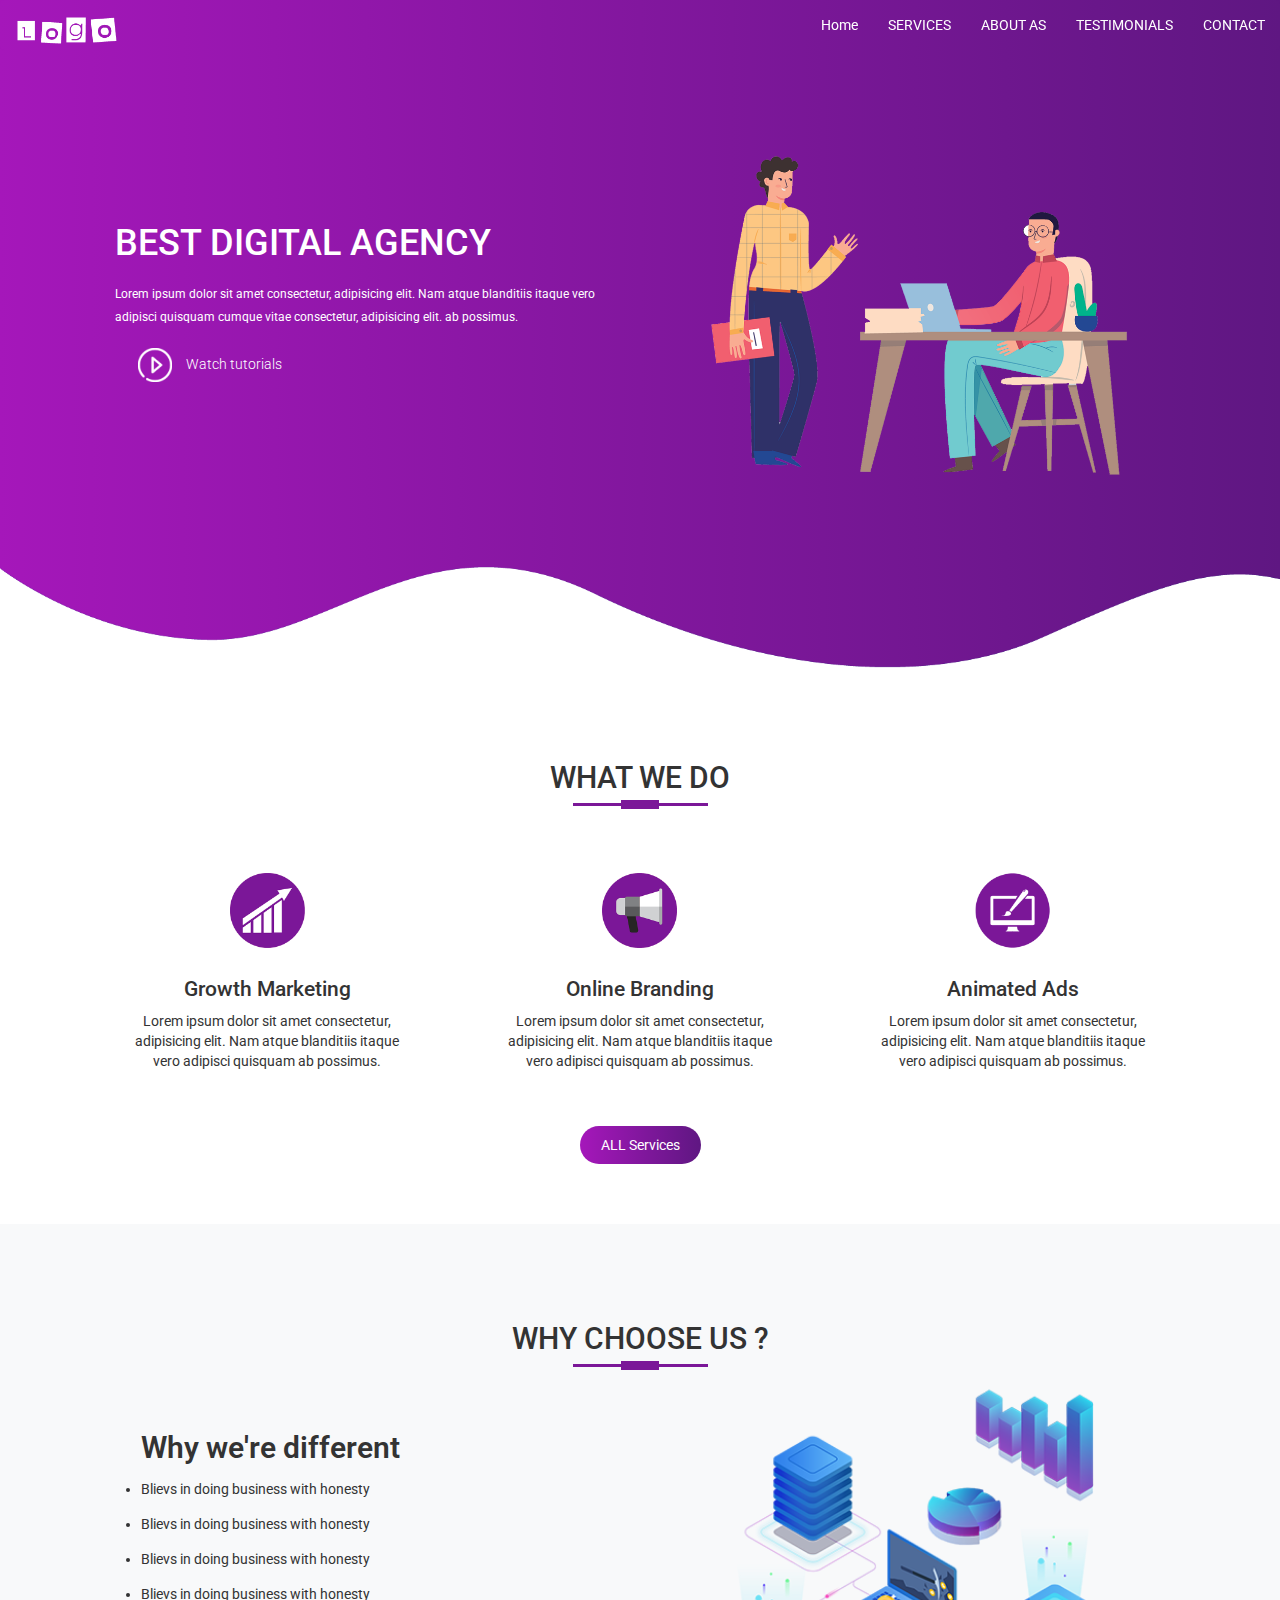
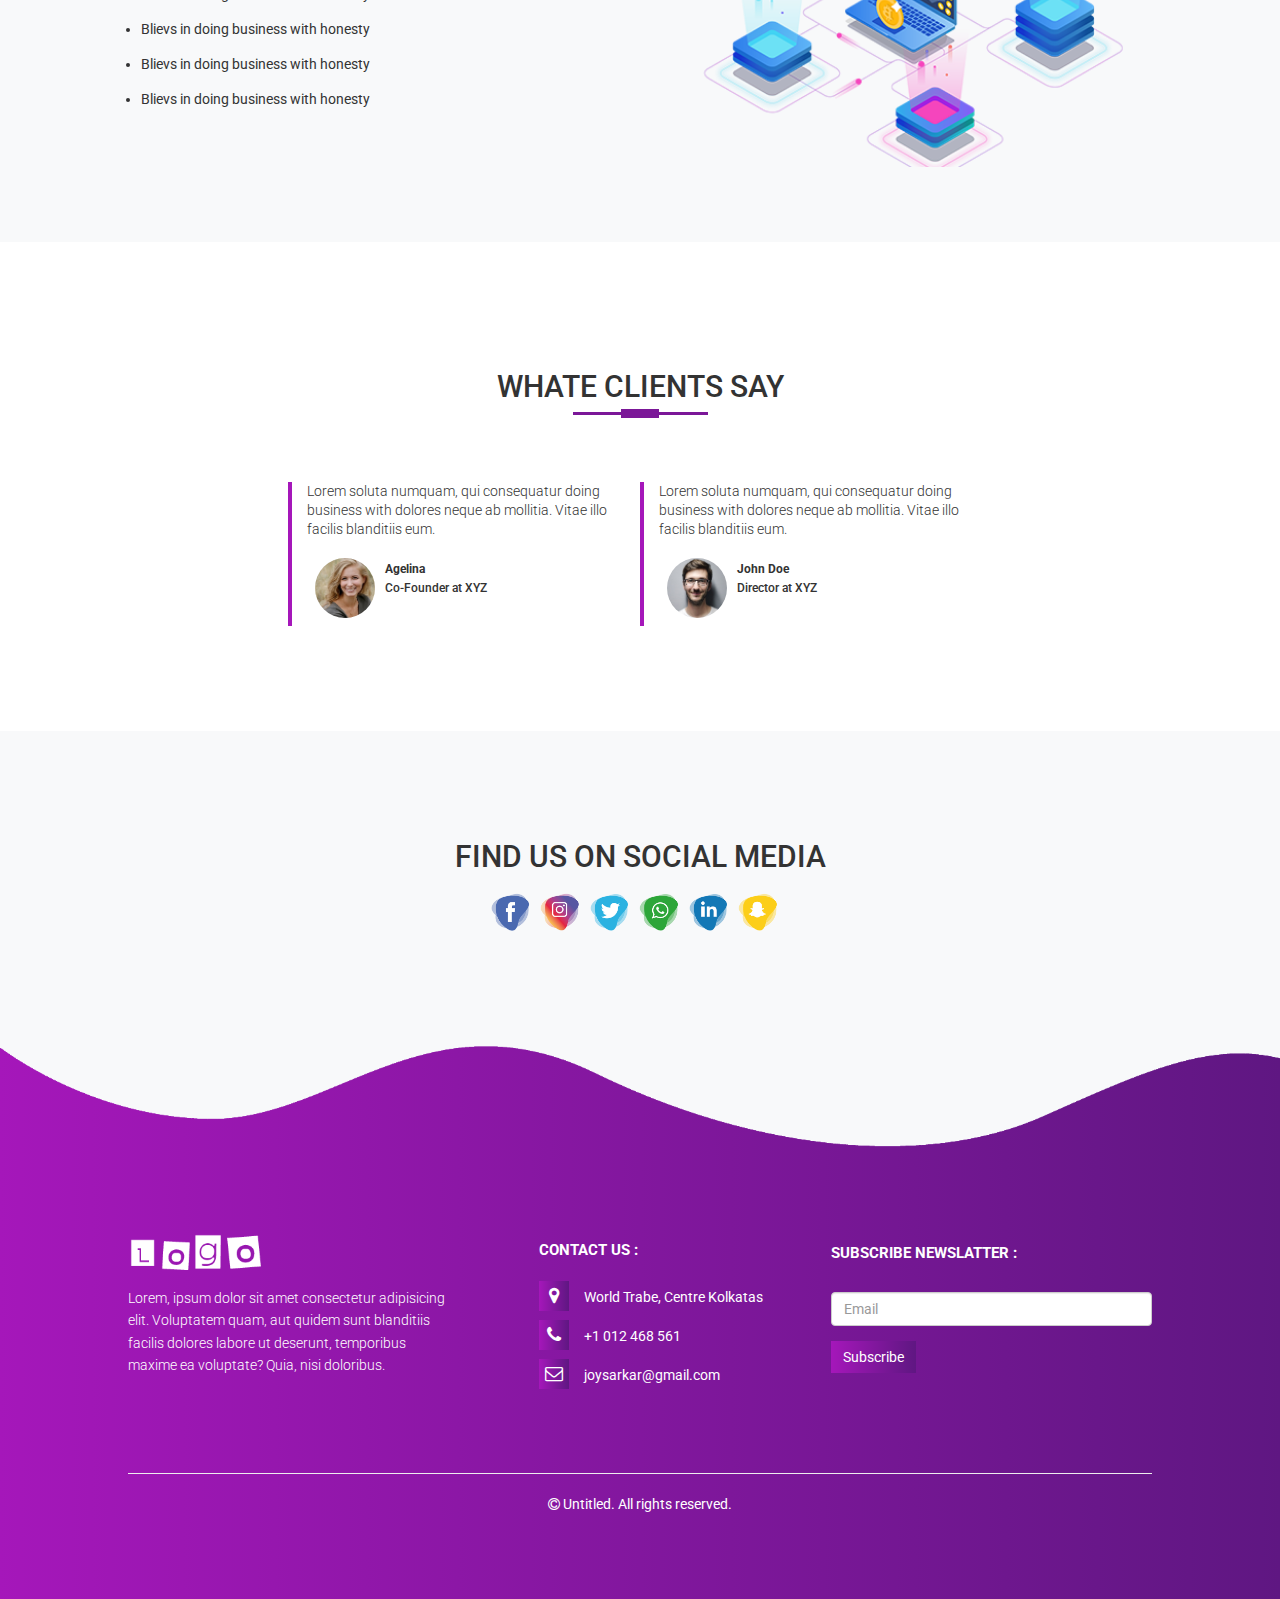
==== index.html @ ec2de2b9 "Final Project" ====
<!DOCTYPE html>
<html lang="en">

<head>
  <meta charset="utf-8">
  <meta http-equiv="X-UA-Compatible" content="IE=edge">
  <meta name="viewport" content="width=device-width, initial-scale=1">
  <title>Bootstrap Gried System</title>

  <link
    href="https://fonts.googleapis.com/css2?family=Roboto:ital,wght@0,100;0,300;0,400;0,500;0,700;0,900;1,100;1,300;1,400;1,500;1,700;1,900&display=swap"
    rel="stylesheet">
  <link rel="stylesheet" href="https://cdnjs.cloudflare.com/ajax/libs/font-awesome/4.7.0/css/font-awesome.min.css">

  <link href="css/bootstrap.min.css" rel="stylesheet">
  <link href="css/style.css" rel="stylesheet">
</head>

<body>

  <!--  header start-->

  <div class="container-fluid my-container">
    <nav class="navbar navbar-default" id="my-navigation">
      <div class="navbar-header">
        <button type="button" class="navbar-toggle" data-toggle="collapse" data-target="#mynavbar">
          <span class="glyphicon glyphicon-menu-hamburger"></span>
        </button>
        <a href="#" class="navbar-brand"><img src="img/demo-logo.png" alt=""></a>
      </div>

      <div class="collapse navbar-collapse" id="mynavbar">
        <ul class="nav navbar-nav navbar-right">
          <li><a href="#">Home</a></li>
          <li><a href="#">SERVICES</a></li>
          <li><a href="#">ABOUT AS</a></li>
          <li><a href="#">TESTIMONIALS</a></li>
          <li><a href="#">CONTACT</a></li>
        </ul>
      </div>
    </nav>

    <!--  header end  -->

    <!--  banner start  -->

    <div class="banner">
      <div class="row">
        <div class="col-md-6">
          <div class="box-left">
            <h1>BEST DIGITAL AGENCY</h1>
            <P>Lorem ipsum dolor sit amet consectetur, adipisicing elit. Nam atque blanditiis itaque vero adipisci
              quisquam cumque vitae consectetur, adipisicing elit. ab possimus.</P>
            <a href="#"><img src="img/play.png" alt=""> <span>Watch tutorials</span></a>
          </div>
        </div>

        <div class="col-md-6">
          <div class="box-right">
            <img src="img/home2.png" alt="">
          </div>
        </div>
      </div>
    </div>

    <!--  banner end  -->

    <img src="img/wave1.png" class="bottom-img" alt="">
  </div>

  <!--  SERVICES section start   -->

  <div class="container three-section text-center">
    <h1 class="title">WHAT WE DO</h1>
    <div class="row ">
      <div class="col-md-4 box-one">
        <img src="img/service1.png" alt="">
        <h4>Growth Marketing</h4>
        <p>Lorem ipsum dolor sit amet consectetur, adipisicing elit. Nam atque blanditiis itaque vero adipisci quisquam
          ab possimus.</p>
      </div>

      <div class="col-md-4 box-one">
        <img src="img/service2.png" alt="">
        <h4>Online Branding</h4>
        <p>Lorem ipsum dolor sit amet consectetur, adipisicing elit. Nam atque blanditiis itaque vero adipisci quisquam
          ab possimus.</p>
      </div>

      <div class="col-md-4 box-one">
        <img src="img/service3.png" alt="">
        <h4>Animated Ads</h4>
        <p>Lorem ipsum dolor sit amet consectetur, adipisicing elit. Nam atque blanditiis itaque vero adipisci quisquam
          ab possimus.</p>
      </div>
    </div>
    <button type="button" class="more">ALL Services</button>
  </div>

  <!--  SERVICES section end  -->

  <!--    About us section start-->

  <div class="full-width">
    <div class="container about-us">
      <h1 class="title text-center">WHY CHOOSE US ?</h1>
      <div class="row">
        <div class="col-md-6 left">
          <h2>Why we're different</h2>
          <ul>
            <li>Blievs in doing business with honesty</li>
            <li>Blievs in doing business with honesty</li>
            <li>Blievs in doing business with honesty</li>
            <li>Blievs in doing business with honesty</li>
            <li>Blievs in doing business with honesty</li>
            <li>Blievs in doing business with honesty</li>
            <li>Blievs in doing business with honesty</li>
          </ul>
        </div>

        <div class="col-md-6 right">
          <img src="img/network.png" alt="">
        </div>
      </div>
    </div>
  </div>

  <!--    About us section end-->

  <!--   TESTIMONIALS section start  -->

  <div class="container testimonials">
    <h2 class="title text-center">WHATE CLIENTS SAY</h2>
    <div class="col-md-6 female">
      <p>Lorem soluta numquam, qui consequatur doing business with dolores neque ab mollitia. Vitae illo facilis
        blanditiis eum.</p>
      <img src="img/user1.jpg" alt="">
      <h6><b>Agelina</b><br>Co-Founder at XYZ</h6>
    </div>

    <div class="col-md-6 female">
      <p>Lorem soluta numquam, qui consequatur doing business with dolores neque ab mollitia. Vitae illo facilis
        blanditiis eum.</p>
      <img src="img/user2.jpg" alt="">
      <h6><b>John Doe</b><br>Director at XYZ</h6>
    </div>
  </div>

  <!--   TESTIMONIALS section end  -->

  <!--    Social Media section start   -->

  <div class="background">
    <div class="container social">
      <p>FIND US ON SOCIAL MEDIA</p>
      <div class="icon">
        <a href="#"><img src="img/facebook-icon.png" alt=""></a>
        <a href="#"><img src="img/instagram-icon.png" alt=""></a>
        <a href="#"><img src="img/twitter-icon.png" alt=""></a>
        <a href="#"><img src="img/whatsapp-icon.png" alt=""></a>
        <a href="#"><img src="img/linkedin-icon.png" alt=""></a>
        <a href="#"><img src="img/snapchat-icon.png" alt=""></a>
      </div>
    </div>
  </div>

  <!--    Social Media section end   -->

  <!--   footer section start   -->

  <div class="footer">
    <img src="img/wave2.png" alt="">
    <div class="container contact">
      <div class="row">
        <div class="col-md-4 one">
          <img src="img/demo-logo.png" alt="">
          <p>Lorem, ipsum dolor sit amet consectetur adipisicing elit. Voluptatem quam, aut quidem sunt blanditiis
            facilis dolores labore ut deserunt, temporibus maxime ea voluptate? Quia, nisi doloribus.</p>
        </div>

        <div class="col-md-4 two">
          <h6><b>CONTACT US :</b></h6>
          <a href=""><span class="fa fa-map-marker"></span>World Trabe, Centre Kolkatas</a><br>
          <a href=""><span class="fa fa-phone"></span>+1 012 468 561</a><br>
          <a href=""><span class="fa fa-envelope-o"></span>joysarkar@gmail.com</a>
        </div>

        <div class="col-md-4 three">
          <form>
            <div class="form-group">
              <label for="foremail">SUBSCRIBE NEWSLATTER :</label>
              <input type="email" class="form-control" id="myemail" placeholder="Email">
            </div>
          </form>
          <button type="button" class="btn btn-primary">Subscribe</button>
        </div>
      </div>

      <hr>
      <p class="text-center"><span class="fa fa-copyright"></span> Untitled. All rights reserved.
      <p>

    </div>
  </div>

  <!--   footer section end   -->

  <script src="https://ajax.googleapis.com/ajax/libs/jquery/1.12.4/jquery.min.js"></script>
  <script src="js/bootstrap.min.js"></script>
</body>

</html>
---- css/style.css ----
* {
    padding: 0;
    margin: 0;
    font-family: 'Roboto', sans-serif;
    box-sizing: border-box;
}

html {
    font-size: 15px;
}

/*  header section start  */

.my-container {
    width: 100%;
    background-image: linear-gradient(to right, #a517ba, #5f1782);
    padding: 0;
}

#my-navigation {
    position: sticky;
    top: 0;
    z-index: 10;
    background-image: linear-gradient(to right, #a517ba, #5f1782);
    border: 0;
}

#my-navigation .glyphicon {
    color: #fff;
}

.navbar-brand img {
    height: 2rem;
}

#my-navigation a {
    color: #fff;
}

#my-navigation .navbar-toggle {
    background: none;
    border: 0;
}

/*  header section  End  */

/* banner start  */

.banner {
    width: 82%;
    margin: 0 auto;
    margin-top: 4rem;
    color: #fff;
}

.banner .box-left {
    margin-top: 7.6rem;
}

.banner .box-left a img {
    height: 2.3rem;
    padding-left: 1.5rem;
    margin-right: 0.7rem;
}

.banner .box-left a span {
    color: #fff;
    font-weight: 300;
    font-size: 0.9rem;
    text-decoration: none;
}

.banner .box-left p {
    font-size: 0.8rem;
    margin-bottom: 1.3rem;
    margin-top: 1.3rem;
    line-height: 1.5rem;
}

.banner .box-right img {
    width: 100%;
    height: 100%;
}

.my-container .bottom-img {
    width: 100%;
}

/* banner end  */

/*    SERVICES section start   */

.three-section {
    width: 85%;
    margin: 0 auto;
    padding: 4rem 0;
}

.box-one {
    padding: 3rem;
    margin-top: 1rem;
}

.box-one h4 {
    margin-top: 2rem;
    font-size: 1.4rem;
}

.box-one img {
    width: 5rem;
}

.title {
    font-size: 2rem;
    font-weight: 500;
}

.title::after {
    content: "";
    width: 2.5rem;
    height: 0.6rem;
    background: #7b1798;
    margin-left: auto;
    margin-right: auto;
    display: block;
    transform: translatey(0.4rem);
}

.title::before {
    content: "";
    width: 9rem;
    height: 0.2rem;
    background: #7b1798;
    margin-left: auto;
    margin-right: auto;
    display: block;
    transform: translatey(3rem);
}

.more {
    border-radius: 2rem;
    box-shadow: none;
    padding: 0.6rem 1.4rem;
    background-image: linear-gradient(to right, #a517ba, #5f1782);
    color: #fff;
    border: 0;
}

/*    SERVICES section end   */

/*    About us section start  */

.full-width {
    background-color: #f8f9fa;
    padding: 5rem 0;
}

.about-us {
    width: 85%;
    margin: 0 auto;
}

.left {
    margin-top: 2.5rem;
    padding-left: 3rem;
}

.left h2 {
    font-size: 2rem;
    font-weight: 600;
    margin-bottom: 1rem;
}

.left ul li {
    margin: 1rem 0;
}

.right img {
    width: 100%;
}

/*    About us section end  */

/*   testimonials section start  */

.testimonials {
    width: 55%;
    padding: 7rem 0;
}

.female {
    border-left: 0.3rem solid #a517ba;
    float: left;
    margin-top: 4rem;
}

.female p {
    font-size: 0.9rem;
    font-weight: 300;
}

.female img {
    width: 4rem;
    border-radius: 100%;
    margin: 0.5rem;
}

.female h6 {
    display: inline-block;
    line-height: 1.3rem;
}

/*   testimonials section end  */

/*   Social Media section start   */

.background {
    width: 100%;
    background-color: #f8f9fa;
    padding: 7rem 0;
}

.social {
    width: 50%;
    margin: 0 auto;
}

.social p {
    font-size: 2rem;
    font-weight: 500;
    text-align: center;
}

.icon {
    width: 50%;
    margin: 0 auto;
}

.icon img {
    width: 3.1rem;
    transition: 0.5s;
}

.icon a:hover img {
    transform: translatey(-1rem);
}

/*   Social Media section end   */

/*   footer section start   */

.footer {
    width: 100%;
    background-image: linear-gradient(to right, #a517ba, #5f1782);
}

.footer img {
    width: 100%;
}

.contact {
    width: 80%;
    margin: 0 auto;
    padding: 5rem 0;
    color: #fff;
}

.one img {
    width: 9rem;
}

.one p {
    margin-top: 1rem;
    font-size: 0.9rem;
    font-weight: 300;
    line-height: 1.5rem;
}

.two {
    padding-left: 5rem;
}

.two h6 {
    font-size: 1rem;
    margin-bottom: 1.5rem;
}

.two a {
    color: #fff;
    text-decoration: none;
}

.two .fa {
    width: 2rem;
    height: 2rem;
    margin-right: 1rem;
    text-align: center;
    padding-top: 0.4rem;
    font-size: 1.2rem;
    margin-bottom: 0.6rem;
    background-image: linear-gradient(to right, #a517ba, #5f1782);
}

.three label {
    font-size: 1rem;
    margin-top: 0.7rem;
}

.three .form-control {
    margin-top: 1.5rem;
}

.three .btn-primary {
    border: 0;
    box-shadow: none !important;
    border-radius: 0;
    background-image: linear-gradient(to right, #a517ba, #5f1782);
}

hr {
    margin-top: 5rem;
}

/*   footer section end    */

@media only screen and (max-width:750px) {

    .banner {
        text-align: center;
        margin-top: 0;
    }

    .banner .box-left a img {
        padding-left: 0;
    }

    .about-us {
        width: 92%;
    }

    .left {
        width: 40%;
        float: left;
        padding: 0;
        margin-top: 30px;
    }

    .right {
        width: 60%;
        float: right;
        margin-top: 60px;
    }

    .right img {
        width: 100%;
    }

    .left h2 {
        font-size: 20px;
    }

    .left ul li {
        font-size: 10px;
    }

    .title {
        font-size: 25px;
    }

    .title::before {
        transform: translatey(2rem);
    }

    .title::before {
        transform: translatey(2.6rem);
    }

    .female {
        padding: 30px;
        border-bottom: 0.3rem solid #a517ba;
        border-left: 0;
    }

    .social {
        width: 70%;
    }

    .social p {
        font-size: 22px;
    }

    .icon {
        width: 70%;
    }

    .icon img {
        width: 30px;
    }

    .footer {
        text-align: center;
    }

    .two {
        text-align: left;
        margin: 35px 0;
        padding: 0;
    }

    .two h6 {
        text-align: center;
    }

    .two a {
        padding-left: 60px;
    }
}

@media only screen and (max-width:1000px) {

    .left {
        width: 50%;
        float: left;
    }

    .right {
        width: 50%;
        float: left;
        margin-top: 3rem;
    }

    .icon {
        width: 70%;
    }

    .contact {
        text-align: center;
    }

    .two {
        text-align: justify;
        padding: 2rem 17rem;
    }
}
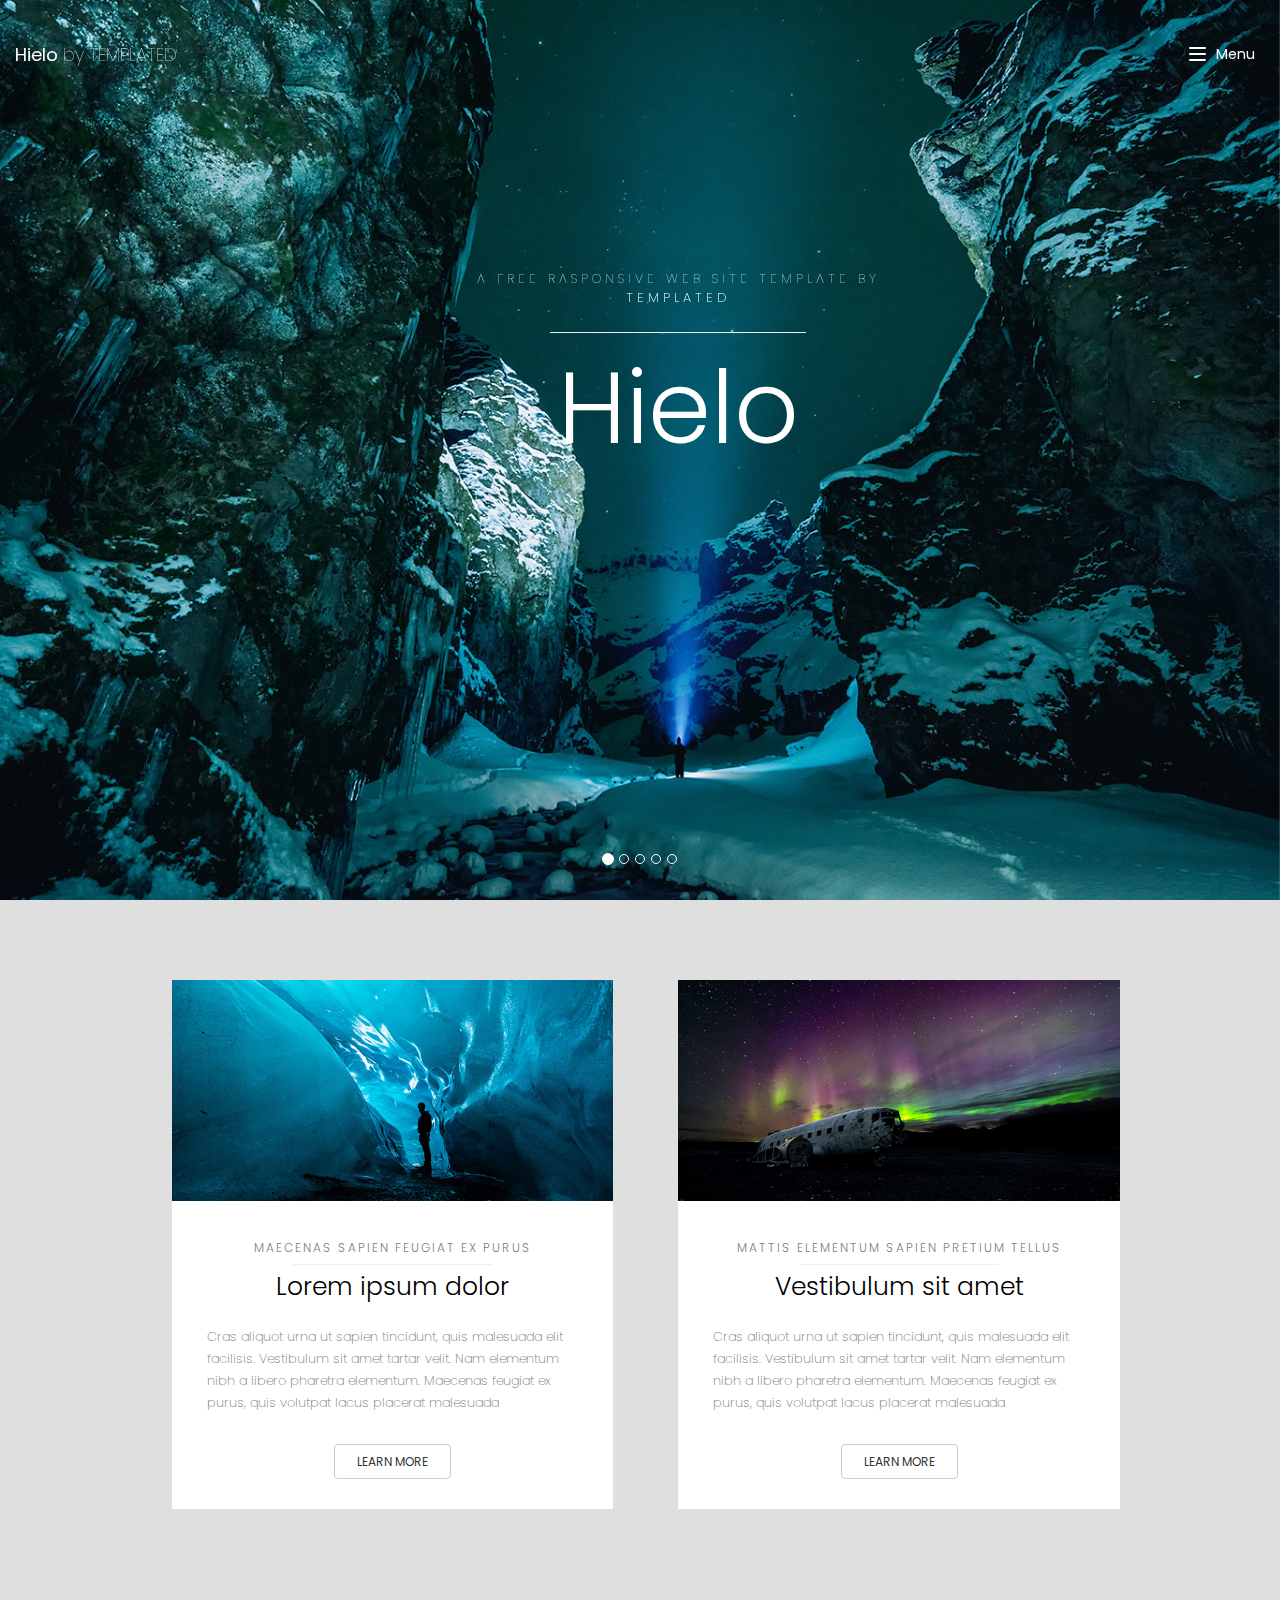
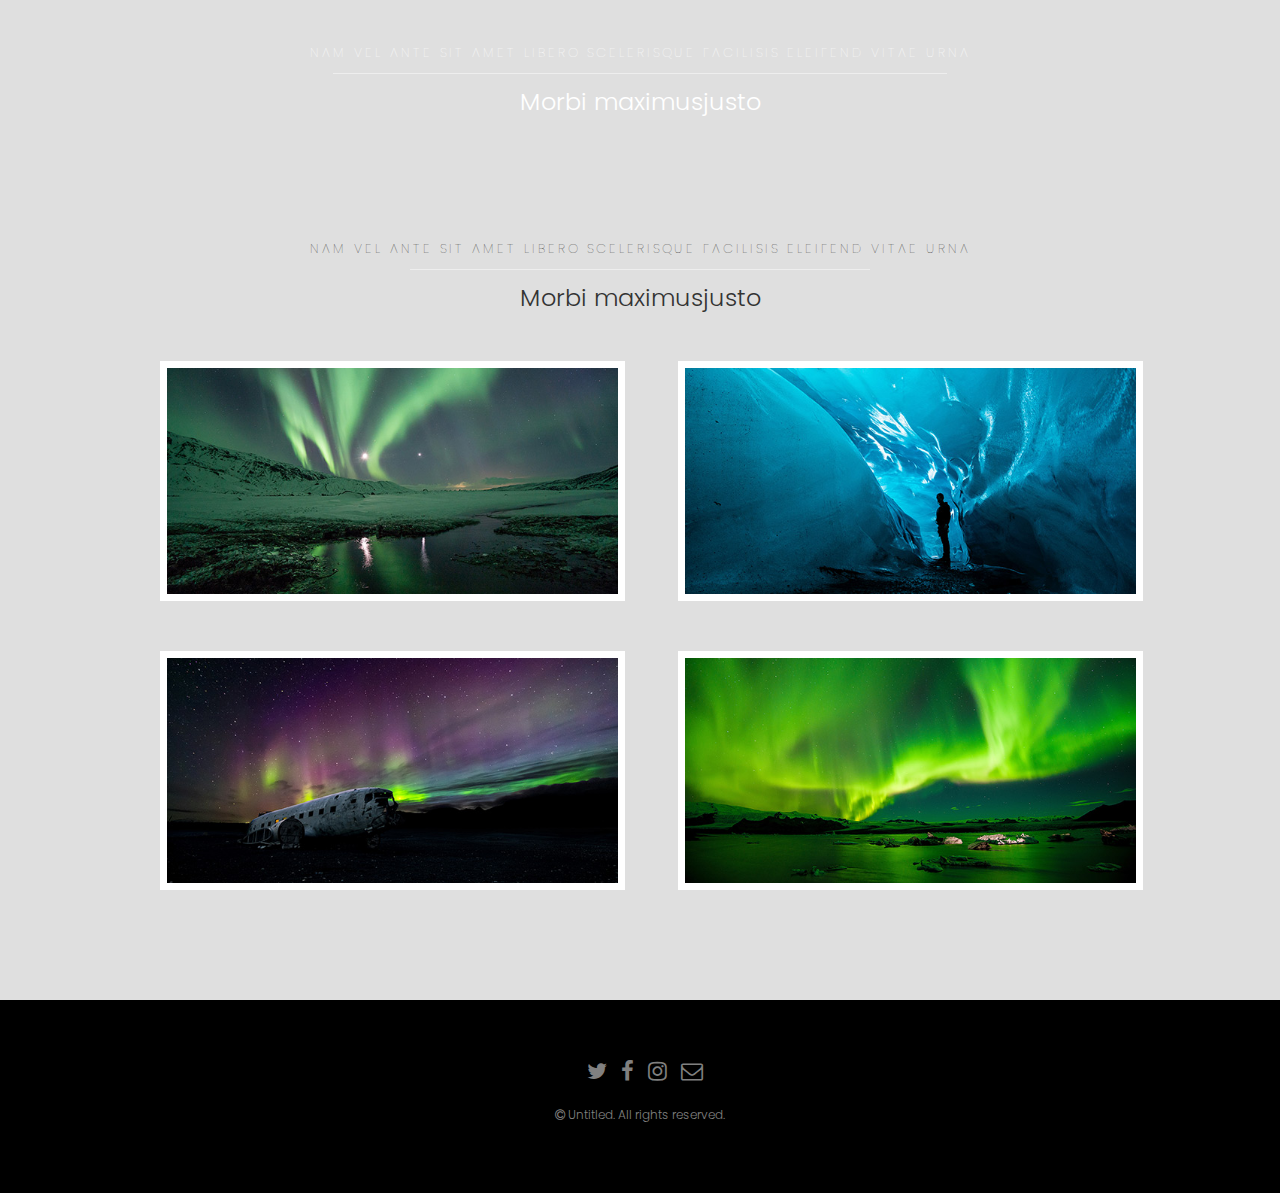
==== commit 2dd14682: "Final Project" ====
--- a/index.html
+++ b/index.html
@@ -5,10 +5,10 @@
   <meta charset="utf-8">
   <meta http-equiv="X-UA-Compatible" content="IE=edge">
   <meta name="viewport" content="width=device-width, initial-scale=1">
-  <title>Bootstrap Gried System</title>
+  <title>Hielo</title>
 
   <link
-    href="https://fonts.googleapis.com/css2?family=Roboto:ital,wght@0,100;0,300;0,400;0,500;0,700;0,900;1,100;1,300;1,400;1,500;1,700;1,900&display=swap"
+    href="https://fonts.googleapis.com/css2?family=Poppins:ital,wght@0,100;0,200;0,300;0,400;0,500;0,600;0,700;0,800;0,900;1,100;1,200;1,300;1,400;1,500;1,600;1,700;1,800;1,900&display=swap"
     rel="stylesheet">
   <link rel="stylesheet" href="https://cdnjs.cloudflare.com/ajax/libs/font-awesome/4.7.0/css/font-awesome.min.css">
 
@@ -18,192 +18,170 @@
 
 <body>
 
-  <!--  header start-->
+  <!--header Section start-->
+
+  <!--navigation start-->
 
   <div class="container-fluid my-container">
     <nav class="navbar navbar-default" id="my-navigation">
       <div class="navbar-header">
-        <button type="button" class="navbar-toggle" data-toggle="collapse" data-target="#mynavbar">
-          <span class="glyphicon glyphicon-menu-hamburger"></span>
-        </button>
-        <a href="#" class="navbar-brand"><img src="img/demo-logo.png" alt=""></a>
+        <div class="navbar-toggle" data-toggle="collapse" data-target="#mynavbar">
+          <div class="icon-bar-left">
+            <span class="icon-bar"></span>
+            <span class="icon-bar"></span>
+            <span class="icon-bar"></span>
+          </div>
+
+          <span class="icon-right">Menu</span>
+        </div>
+
+        <a href="#" class="navbar-brand">Hielo <span>by TEMPLATED</span></a>
       </div>
 
-      <div class="collapse navbar-collapse" id="mynavbar">
-        <ul class="nav navbar-nav navbar-right">
+      <div class="collapse my-collapse" id="mynavbar">
+        <ul class="nav-navbar-nav navbar-right">
           <li><a href="#">Home</a></li>
-          <li><a href="#">SERVICES</a></li>
-          <li><a href="#">ABOUT AS</a></li>
-          <li><a href="#">TESTIMONIALS</a></li>
-          <li><a href="#">CONTACT</a></li>
+          <li><a href="#">About us</a></li>
+          <li><a href="#">Services</a></li>
+          <li><a href="#">contack</a></li>
         </ul>
       </div>
     </nav>
 
-    <!--  header end  -->
+    <!--navigation start End-->
 
-    <!--  banner start  -->
+    <!--Background Carousel image start-->
 
-    <div class="banner">
-      <div class="row">
-        <div class="col-md-6">
-          <div class="box-left">
-            <h1>BEST DIGITAL AGENCY</h1>
-            <P>Lorem ipsum dolor sit amet consectetur, adipisicing elit. Nam atque blanditiis itaque vero adipisci
-              quisquam cumque vitae consectetur, adipisicing elit. ab possimus.</P>
-            <a href="#"><img src="img/play.png" alt=""> <span>Watch tutorials</span></a>
-          </div>
+    <div id="carousel-example-generic" class="carousel slide" data-ride="carousel">
+      <ol class="carousel-indicators">
+        <li data-target="#carousel-example-generic" data-slide-to="0" class="active"></li>
+        <li data-target="#carousel-example-generic" data-slide-to="1"></li>
+        <li data-target="#carousel-example-generic" data-slide-to="2"></li>
+        <li data-target="#carousel-example-generic" data-slide-to="3"></li>
+        <li data-target="#carousel-example-generic" data-slide-to="4"></li>
+      </ol>
+
+      <div class="carousel-inner" role="listbox">
+        <div class="item active">
+
+        </div>
+        <div class="item item-1">
+
         </div>
 
-        <div class="col-md-6">
-          <div class="box-right">
-            <img src="img/home2.png" alt="">
-          </div>
+        <div class="item item-2">
+
+        </div>
+
+        <div class="item item-3">
+
+        </div>
+
+        <div class="item item-4">
+
         </div>
       </div>
     </div>
 
-    <!--  banner end  -->
+    <!--Background Carousel image End-->
 
-    <img src="img/wave1.png" class="bottom-img" alt="">
+    <!--Banner start-->
+    <div class="banner-text">
+      <p>A FREE RASPONSIVE WEB SITE TEMPLATE BY <span>TEMPLATED</span></p>
+      <hr>
+      <h1>Hielo</h1>
+    </div>
+    <!--Banner End-->
   </div>
 
-  <!--  SERVICES section start   -->
+  <!-- two section start-->
 
-  <div class="container three-section text-center">
-    <h1 class="title">WHAT WE DO</h1>
-    <div class="row ">
-      <div class="col-md-4 box-one">
-        <img src="img/service1.png" alt="">
-        <h4>Growth Marketing</h4>
-        <p>Lorem ipsum dolor sit amet consectetur, adipisicing elit. Nam atque blanditiis itaque vero adipisci quisquam
-          ab possimus.</p>
+  <div class="container two-section">
+    <div class="row">
+      <div class="col-md-6">
+          <div class="box-left">
+            <img src="img/pic02.jpg" alt="this is a wallpaper">
+            <h6>MAECENAS SAPIEN FEUGIAT EX PURUS</h6>
+            <hr>
+            <h3>Lorem ipsum dolor</h3>
+            <p>Cras aliquot urna ut sapien tincidunt, quis malesuada elit facilisis. Vestibulum sit amet tartar velit. Nam elementum nibh a libero pharetra elementum. Maecenas feugiat ex purus, quis volutpat lacus placerat malesuada
+            </p>
+            <button class="btn btn-default" type="submit">LEARN MORE</button>
+          </div>
       </div>
 
-      <div class="col-md-4 box-one">
-        <img src="img/service2.png" alt="">
-        <h4>Online Branding</h4>
-        <p>Lorem ipsum dolor sit amet consectetur, adipisicing elit. Nam atque blanditiis itaque vero adipisci quisquam
-          ab possimus.</p>
-      </div>
-
-      <div class="col-md-4 box-one">
-        <img src="img/service3.png" alt="">
-        <h4>Animated Ads</h4>
-        <p>Lorem ipsum dolor sit amet consectetur, adipisicing elit. Nam atque blanditiis itaque vero adipisci quisquam
-          ab possimus.</p>
-      </div>
-    </div>
-    <button type="button" class="more">ALL Services</button>
-  </div>
-
-  <!--  SERVICES section end  -->
-
-  <!--    About us section start-->
-
-  <div class="full-width">
-    <div class="container about-us">
-      <h1 class="title text-center">WHY CHOOSE US ?</h1>
-      <div class="row">
-        <div class="col-md-6 left">
-          <h2>Why we're different</h2>
-          <ul>
-            <li>Blievs in doing business with honesty</li>
-            <li>Blievs in doing business with honesty</li>
-            <li>Blievs in doing business with honesty</li>
-            <li>Blievs in doing business with honesty</li>
-            <li>Blievs in doing business with honesty</li>
-            <li>Blievs in doing business with honesty</li>
-            <li>Blievs in doing business with honesty</li>
-          </ul>
-        </div>
-
-        <div class="col-md-6 right">
-          <img src="img/network.png" alt="">
-        </div>
+      <div class="col-md-6">
+          <div class="box-right">
+            <img src="img/pic03.jpg" alt="this is a wallpaper">
+            <h6>MATTIS ELEMENTUM SAPIEN PRETIUM TELLUS</h6>
+            <hr>
+            <h3>Vestibulum sit amet</h3>
+            <p>Cras aliquot urna ut sapien tincidunt, quis malesuada elit facilisis. Vestibulum sit amet tartar velit. Nam elementum nibh a libero pharetra elementum. Maecenas feugiat ex purus, quis volutpat lacus placerat malesuada
+            </p>
+            <button class="btn btn-default" type="submit">LEARN MORE</button>
+          </div>
       </div>
     </div>
   </div>
 
-  <!--    About us section end-->
+  <!-- two section End-->
 
-  <!--   TESTIMONIALS section start  -->
+  <!--  Full width section start  -->
 
-  <div class="container testimonials">
-    <h2 class="title text-center">WHATE CLIENTS SAY</h2>
-    <div class="col-md-6 female">
-      <p>Lorem soluta numquam, qui consequatur doing business with dolores neque ab mollitia. Vitae illo facilis
-        blanditiis eum.</p>
-      <img src="img/user1.jpg" alt="">
-      <h6><b>Agelina</b><br>Co-Founder at XYZ</h6>
+  <div class="container-fluid full-width">
+    <p>NAM VEL ANTE SIT AMET LIBERO SCELERISQUE FACILISIS ELEIFEND VITAE URNA</p>
+    <hr>
+    <h2>Morbi maximusjusto</h2>
+  </div>
+
+  <!--  Full width section End  -->
+
+  <!-- fore images section start-->
+
+  <div class="container fore-image-section">
+    <div class="row">
+      <div class="col-md-12 text-center">
+        <p>NAM VEL ANTE SIT AMET LIBERO SCELERISQUE FACILISIS ELEIFEND VITAE URNA</p>
+        <hr>
+        <h2>Morbi maximusjusto</h2>
+      </div>
     </div>
 
-    <div class="col-md-6 female">
-      <p>Lorem soluta numquam, qui consequatur doing business with dolores neque ab mollitia. Vitae illo facilis
-        blanditiis eum.</p>
-      <img src="img/user2.jpg" alt="">
-      <h6><b>John Doe</b><br>Director at XYZ</h6>
-    </div>
-  </div>
+    <div class="row fore-image">
+      <div class="col-md-6">
+        <img src="img/pic01.jpg" alt="this is a wallpaper">
+      </div>
 
-  <!--   TESTIMONIALS section end  -->
+      <div class="col-md-6">
+        <img src="img/pic02.jpg" alt="this is a wallpaper" class="left">
+      </div>
 
-  <!--    Social Media section start   -->
+      <div class="col-md-6">
+        <img src="img/pic03.jpg" alt="this is a wallpaper">
+      </div>
 
-  <div class="background">
-    <div class="container social">
-      <p>FIND US ON SOCIAL MEDIA</p>
-      <div class="icon">
-        <a href="#"><img src="img/facebook-icon.png" alt=""></a>
-        <a href="#"><img src="img/instagram-icon.png" alt=""></a>
-        <a href="#"><img src="img/twitter-icon.png" alt=""></a>
-        <a href="#"><img src="img/whatsapp-icon.png" alt=""></a>
-        <a href="#"><img src="img/linkedin-icon.png" alt=""></a>
-        <a href="#"><img src="img/snapchat-icon.png" alt=""></a>
+      <div class="col-md-6">
+        <img src="img/pic04.jpg" alt="this is a wallpaper" class="left">
       </div>
     </div>
   </div>
 
-  <!--    Social Media section end   -->
+  <!-- fore images section End-->
 
-  <!--   footer section start   -->
+  <!--  footer section start  -->
 
-  <div class="footer">
-    <img src="img/wave2.png" alt="">
-    <div class="container contact">
-      <div class="row">
-        <div class="col-md-4 one">
-          <img src="img/demo-logo.png" alt="">
-          <p>Lorem, ipsum dolor sit amet consectetur adipisicing elit. Voluptatem quam, aut quidem sunt blanditiis
-            facilis dolores labore ut deserunt, temporibus maxime ea voluptate? Quia, nisi doloribus.</p>
-        </div>
-
-        <div class="col-md-4 two">
-          <h6><b>CONTACT US :</b></h6>
-          <a href=""><span class="fa fa-map-marker"></span>World Trabe, Centre Kolkatas</a><br>
-          <a href=""><span class="fa fa-phone"></span>+1 012 468 561</a><br>
-          <a href=""><span class="fa fa-envelope-o"></span>joysarkar@gmail.com</a>
-        </div>
-
-        <div class="col-md-4 three">
-          <form>
-            <div class="form-group">
-              <label for="foremail">SUBSCRIBE NEWSLATTER :</label>
-              <input type="email" class="form-control" id="myemail" placeholder="Email">
-            </div>
-          </form>
-          <button type="button" class="btn btn-primary">Subscribe</button>
-        </div>
-      </div>
-
-      <hr>
-      <p class="text-center"><span class="fa fa-copyright"></span> Untitled. All rights reserved.
-      <p>
-
-    </div>
+  <div class="container-fluid footer text-center">
+    <a href="https://twitter.com/"><span class="fa fa-twitter"></span></a>
+     <a href="https://www.facebook.com/"><span class="fa fa-facebook"></span></a>
+    <a href="https://www.instagram.com/"><span class="fa fa-instagram"></span></a>
+    <a href="https://support.google.com/mail/answer/56256?hl=en"><span class="fa fa-envelope-o"></span></a>
+    <p><span class="fa fa-copyright"></span> Untitled. All rights reserved.<p>
   </div>
 
-  <!--   footer section end   -->
+  <!--  footer section End  -->
+
+
+
 
   <script src="https://ajax.googleapis.com/ajax/libs/jquery/1.12.4/jquery.min.js"></script>
   <script src="js/bootstrap.min.js"></script>
--- a/css/style.css
+++ b/css/style.css
@@ -1,445 +1,288 @@
-* {
+body{
+    font-family: 'Poppins', sans-serif;
+    background-color: #dfdfdf;
+}
+
+*{
+    margin: 0;
     padding: 0;
-    margin: 0;
-    font-family: 'Roboto', sans-serif;
-    box-sizing: border-box;
-}
-
-html {
-    font-size: 15px;
-}
-
-/*  header section start  */
-
-.my-container {
-    width: 100%;
-    background-image: linear-gradient(to right, #a517ba, #5f1782);
-    padding: 0;
-}
-
-#my-navigation {
-    position: sticky;
-    top: 0;
-    z-index: 10;
-    background-image: linear-gradient(to right, #a517ba, #5f1782);
-    border: 0;
-}
-
-#my-navigation .glyphicon {
-    color: #fff;
-}
-
-.navbar-brand img {
-    height: 2rem;
-}
-
-#my-navigation a {
-    color: #fff;
-}
-
-#my-navigation .navbar-toggle {
+}
+
+/*   navigation start   */
+
+#my-navigation{
     background: none;
     border: 0;
-}
-
-/*  header section  End  */
-
-/* banner start  */
-
-.banner {
-    width: 82%;
-    margin: 0 auto;
-    margin-top: 4rem;
+    width: 100%;
+    position: absolute;
+    top: 30px;
+    z-index: 1;
+}
+
+#my-navigation .navbar-toggle{
+    display: block;
+    border: 0;
+}
+
+#my-navigation .navbar-toggle:hover{
+    background: none;
+    cursor: pointer;
+}
+
+#my-navigation .navbar-header{
+    float: none;
+}
+
+#my-navigation .navbar-header .navbar-brand{
     color: #fff;
 }
 
-.banner .box-left {
-    margin-top: 7.6rem;
-}
-
-.banner .box-left a img {
-    height: 2.3rem;
-    padding-left: 1.5rem;
-    margin-right: 0.7rem;
-}
-
-.banner .box-left a span {
+#my-navigation .navbar-header a span{
+    font-weight: 100;
+}
+
+#my-navigation .navbar-right{
+    float: left !important; 
+}
+
+#my-navigation .icon-bar-left{
+    float: left;
+    
+}
+
+#my-navigation .icon-bar{
+    width: 17px;
+    background-color: #fff;
+}
+
+#my-navigation .icon-right{
+    float: right;
+    position: relative;
+    top: -3px;
+    padding-left: 10px;
+    color:#fff;
+}
+
+#my-navigation ul li{
+    list-style: none;
+}
+
+#my-navigation ul li a{
+    padding-left: 40px;
+    font-size: 25px;
     color: #fff;
-    font-weight: 300;
-    font-size: 0.9rem;
-    text-decoration: none;
-}
-
-.banner .box-left p {
-    font-size: 0.8rem;
-    margin-bottom: 1.3rem;
-    margin-top: 1.3rem;
-    line-height: 1.5rem;
-}
-
-.banner .box-right img {
+}
+
+/*   navigation End   */
+
+/*   Background Carousel image start  */
+
+.my-container{
+  padding: 0;
+  color: #fff;
+}
+
+.carousel .item{
+  background-image: url(../img/slide01.jpg);
+  width: 100vw;
+  height: 100vh;
+  background-size: cover;
+}
+
+.carousel .item-1{
+    background-image: url(../img/slide02.jpg);
+}
+
+.carousel .item-2{
+    background-image: url(../img/slide03.jpg);
+}
+
+.carousel .item-3{
+    background-image: url(../img/slide04.jpg);
+}
+
+.carousel .item-4{
+    background-image: url(../img/slide05.jpg);
+}
+
+/*   Background Carousel image End  */
+   
+/*   Banner start   */
+
+.banner-text{
+    text-align: center;
+    width: 40%;
+    position: absolute;
+    top: 30%;
+    left: 33%;
+}
+
+.banner-text p{
+    font-weight: 100;
+    letter-spacing: 4px;
+    font-size: 13px;
+    padding-bottom: 15px;
+}
+
+.banner-text p span{
+    font-weight: 200;
+}
+
+.banner-text hr{
+    width: 50%;
+    margin: 0 auto;
+}
+
+.banner-text h1{
+    font-size: 100px;
+    font-weight: 300;
+}
+
+/*-  Banner End   */
+
+/*  two section start   */
+
+.two-section{
+    padding: 80px 0;
+    width: 75%;
+    margin: 0 auto;
+}
+
+.two-section img{
     width: 100%;
-    height: 100%;
-}
-
-.my-container .bottom-img {
+}
+
+.two-section .box-left, .two-section .box-right{
+    background-color: #fff;
+    width: 95%;
+    text-align: center;
+    margin: 0 auto;
+}
+
+.two-section .box-right{
+    margin-left: 5%;
+}
+
+
+.two-section .box-left h6, .two-section .box-right h6{
+    font-weight: 300;
+    letter-spacing: 2px;
+    font-size: 12px;
+    margin-top: 40px;
+    color: gray;
+}
+
+.two-section .box-left hr, .two-section .box-right hr{
+    width: 45%;
+    background-color: gray; 
+    height: 0.4px;
+    margin: 0 auto;
+}
+
+.two-section .box-left h3, .two-section .box-right h3{
+    margin-top: 8px;
+    font-size: 25px;
+    font-weight: 300;
+    color: black;
+    margin-bottom: 25px;
+}
+
+.two-section .box-left p, .two-section .box-right p{
+    font-size: 13px;
+    font-weight: 200;
+    text-align: left;
+    line-height: 22px;
+    color: gray;
+    padding: 0 35px;
+}
+
+.two-section .box-left .btn-default, .two-section .box-right .btn-default{
+    margin-top: 20px;
+    margin-bottom: 30px;
+    padding: 8px 22px;
+    font-size: 12px;
+}
+
+/*  two section end   */
+
+/*  Full width section start  */
+
+.full-width{
+    background-image: url(../img/bg.jpg);
+    background-size:cover;
+    background-attachment: fixed;
+    background-position: center;
+    padding: 55px 0;
+    text-align: center;
+    color: #fff;
+}
+
+.full-width p, .fore-image-section p{
+    letter-spacing: 3px;
+    font-size: 13px;
+    font-weight: 100;
+}
+
+.full-width hr, .fore-image-section hr{
+    width: 48%;
+    margin: 0 auto;
+}
+
+.full-width h2, .fore-image-section h2{
+    font-size: 24px;
+    font-weight: 300;
+    margin-top: 15px;
+}
+
+/*  Full width section End  */
+
+/*   fore images section start  */
+
+.fore-image-section{
+    width: 75%;
+    padding: 60px 0;
+}
+
+.fore-image-section h2{
+    margin-bottom: 50px;
+}
+
+.fore-image-section img{
     width: 100%;
-}
-
-/* banner end  */
-
-/*    SERVICES section start   */
-
-.three-section {
-    width: 85%;
-    margin: 0 auto;
-    padding: 4rem 0;
-}
-
-.box-one {
-    padding: 3rem;
-    margin-top: 1rem;
-}
-
-.box-one h4 {
-    margin-top: 2rem;
-    font-size: 1.4rem;
-}
-
-.box-one img {
-    width: 5rem;
-}
-
-.title {
-    font-size: 2rem;
-    font-weight: 500;
-}
-
-.title::after {
-    content: "";
-    width: 2.5rem;
-    height: 0.6rem;
-    background: #7b1798;
-    margin-left: auto;
-    margin-right: auto;
-    display: block;
-    transform: translatey(0.4rem);
-}
-
-.title::before {
-    content: "";
-    width: 9rem;
-    height: 0.2rem;
-    background: #7b1798;
-    margin-left: auto;
-    margin-right: auto;
-    display: block;
-    transform: translatey(3rem);
-}
-
-.more {
-    border-radius: 2rem;
-    box-shadow: none;
-    padding: 0.6rem 1.4rem;
-    background-image: linear-gradient(to right, #a517ba, #5f1782);
-    color: #fff;
-    border: 0;
-}
-
-/*    SERVICES section end   */
-
-/*    About us section start  */
-
-.full-width {
-    background-color: #f8f9fa;
-    padding: 5rem 0;
-}
-
-.about-us {
-    width: 85%;
-    margin: 0 auto;
-}
-
-.left {
-    margin-top: 2.5rem;
-    padding-left: 3rem;
-}
-
-.left h2 {
-    font-size: 2rem;
-    font-weight: 600;
-    margin-bottom: 1rem;
-}
-
-.left ul li {
-    margin: 1rem 0;
-}
-
-.right img {
-    width: 100%;
-}
-
-/*    About us section end  */
-
-/*   testimonials section start  */
-
-.testimonials {
-    width: 55%;
-    padding: 7rem 0;
-}
-
-.female {
-    border-left: 0.3rem solid #a517ba;
-    float: left;
-    margin-top: 4rem;
-}
-
-.female p {
-    font-size: 0.9rem;
-    font-weight: 300;
-}
-
-.female img {
-    width: 4rem;
-    border-radius: 100%;
-    margin: 0.5rem;
-}
-
-.female h6 {
-    display: inline-block;
-    line-height: 1.3rem;
-}
-
-/*   testimonials section end  */
-
-/*   Social Media section start   */
-
-.background {
-    width: 100%;
-    background-color: #f8f9fa;
-    padding: 7rem 0;
-}
-
-.social {
-    width: 50%;
-    margin: 0 auto;
-}
-
-.social p {
-    font-size: 2rem;
-    font-weight: 500;
-    text-align: center;
-}
-
-.icon {
-    width: 50%;
-    margin: 0 auto;
-}
-
-.icon img {
-    width: 3.1rem;
-    transition: 0.5s;
-}
-
-.icon a:hover img {
-    transform: translatey(-1rem);
-}
-
-/*   Social Media section end   */
-
-/*   footer section start   */
-
-.footer {
-    width: 100%;
-    background-image: linear-gradient(to right, #a517ba, #5f1782);
-}
-
-.footer img {
-    width: 100%;
-}
-
-.contact {
-    width: 80%;
-    margin: 0 auto;
-    padding: 5rem 0;
-    color: #fff;
-}
-
-.one img {
-    width: 9rem;
-}
-
-.one p {
-    margin-top: 1rem;
-    font-size: 0.9rem;
-    font-weight: 300;
-    line-height: 1.5rem;
-}
-
-.two {
-    padding-left: 5rem;
-}
-
-.two h6 {
-    font-size: 1rem;
-    margin-bottom: 1.5rem;
-}
-
-.two a {
-    color: #fff;
-    text-decoration: none;
-}
-
-.two .fa {
-    width: 2rem;
-    height: 2rem;
-    margin-right: 1rem;
-    text-align: center;
-    padding-top: 0.4rem;
-    font-size: 1.2rem;
-    margin-bottom: 0.6rem;
-    background-image: linear-gradient(to right, #a517ba, #5f1782);
-}
-
-.three label {
-    font-size: 1rem;
-    margin-top: 0.7rem;
-}
-
-.three .form-control {
-    margin-top: 1.5rem;
-}
-
-.three .btn-primary {
-    border: 0;
-    box-shadow: none !important;
-    border-radius: 0;
-    background-image: linear-gradient(to right, #a517ba, #5f1782);
-}
-
-hr {
-    margin-top: 5rem;
-}
-
-/*   footer section end    */
-
-@media only screen and (max-width:750px) {
-
-    .banner {
-        text-align: center;
-        margin-top: 0;
-    }
-
-    .banner .box-left a img {
-        padding-left: 0;
-    }
-
-    .about-us {
-        width: 92%;
-    }
-
-    .left {
-        width: 40%;
-        float: left;
-        padding: 0;
-        margin-top: 30px;
-    }
-
-    .right {
-        width: 60%;
-        float: right;
-        margin-top: 60px;
-    }
-
-    .right img {
-        width: 100%;
-    }
-
-    .left h2 {
-        font-size: 20px;
-    }
-
-    .left ul li {
-        font-size: 10px;
-    }
-
-    .title {
-        font-size: 25px;
-    }
-
-    .title::before {
-        transform: translatey(2rem);
-    }
-
-    .title::before {
-        transform: translatey(2.6rem);
-    }
-
-    .female {
-        padding: 30px;
-        border-bottom: 0.3rem solid #a517ba;
-        border-left: 0;
-    }
-
-    .social {
-        width: 70%;
-    }
-
-    .social p {
-        font-size: 22px;
-    }
-
-    .icon {
-        width: 70%;
-    }
-
-    .icon img {
-        width: 30px;
-    }
-
-    .footer {
-        text-align: center;
-    }
-
-    .two {
-        text-align: left;
-        margin: 35px 0;
-        padding: 0;
-    }
-
-    .two h6 {
-        text-align: center;
-    }
-
-    .two a {
-        padding-left: 60px;
-    }
-}
-
-@media only screen and (max-width:1000px) {
-
-    .left {
-        width: 50%;
-        float: left;
-    }
-
-    .right {
-        width: 50%;
-        float: left;
-        margin-top: 3rem;
-    }
-
-    .icon {
-        width: 70%;
-    }
-
-    .contact {
-        text-align: center;
-    }
-
-    .two {
-        text-align: justify;
-        padding: 2rem 17rem;
-    }
-}
-
+    border: 7px solid #fff;
+    margin-bottom: 50px;
+}
+
+.fore-image-section .left{
+    margin-left: 5%;
+}
+
+/*   fore images section End  */
+
+/*  footer section start  */
+
+.footer{
+    background-color: black;
+    color: gray;
+    padding: 60px 0;
+}
+
+.footer a span{
+    font-size: 22px;
+    padding-left: 10px;
+    margin-bottom: 24px;
+    color: gray;
+}
+
+.footer p{
+    font-size: 12px;
+    font-weight: 300;
+}
+
+.footer p span{
+    font-size: 12px;
+}
+
+
+/*  footer section end  */
+
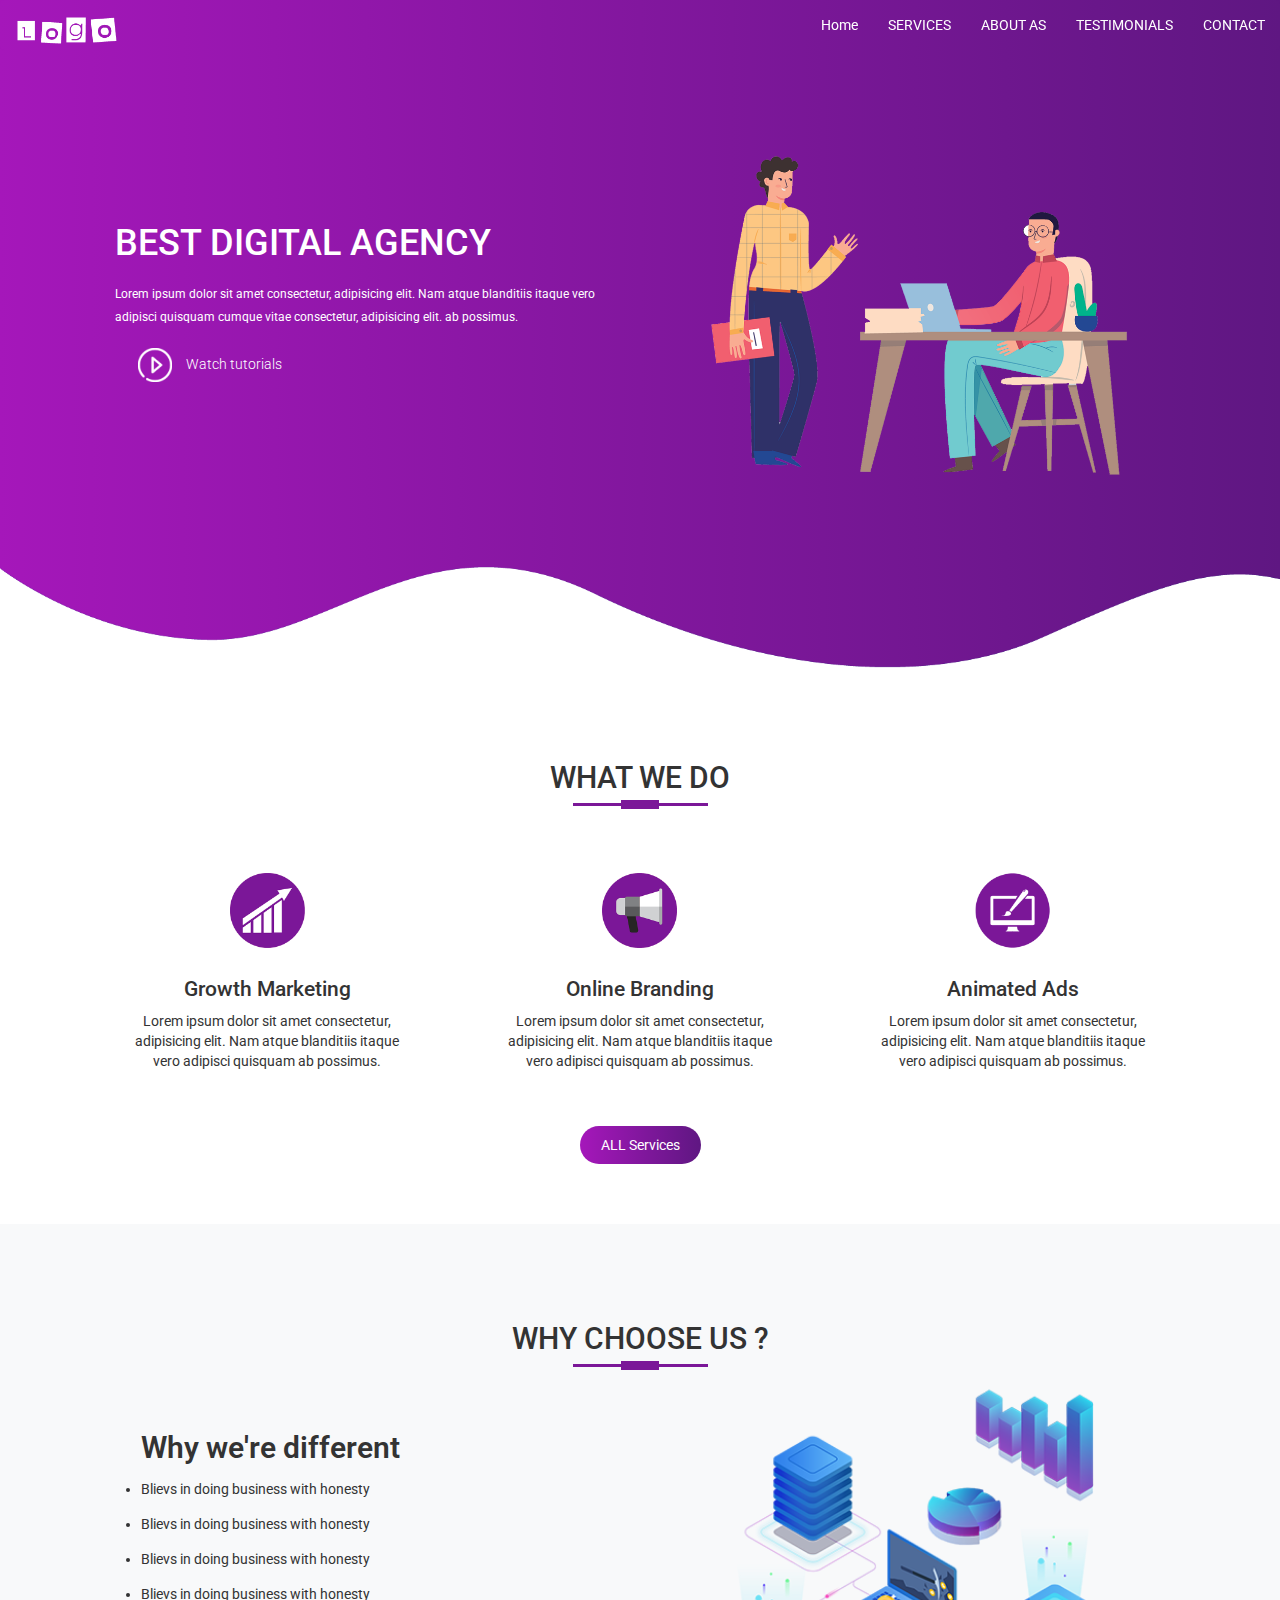
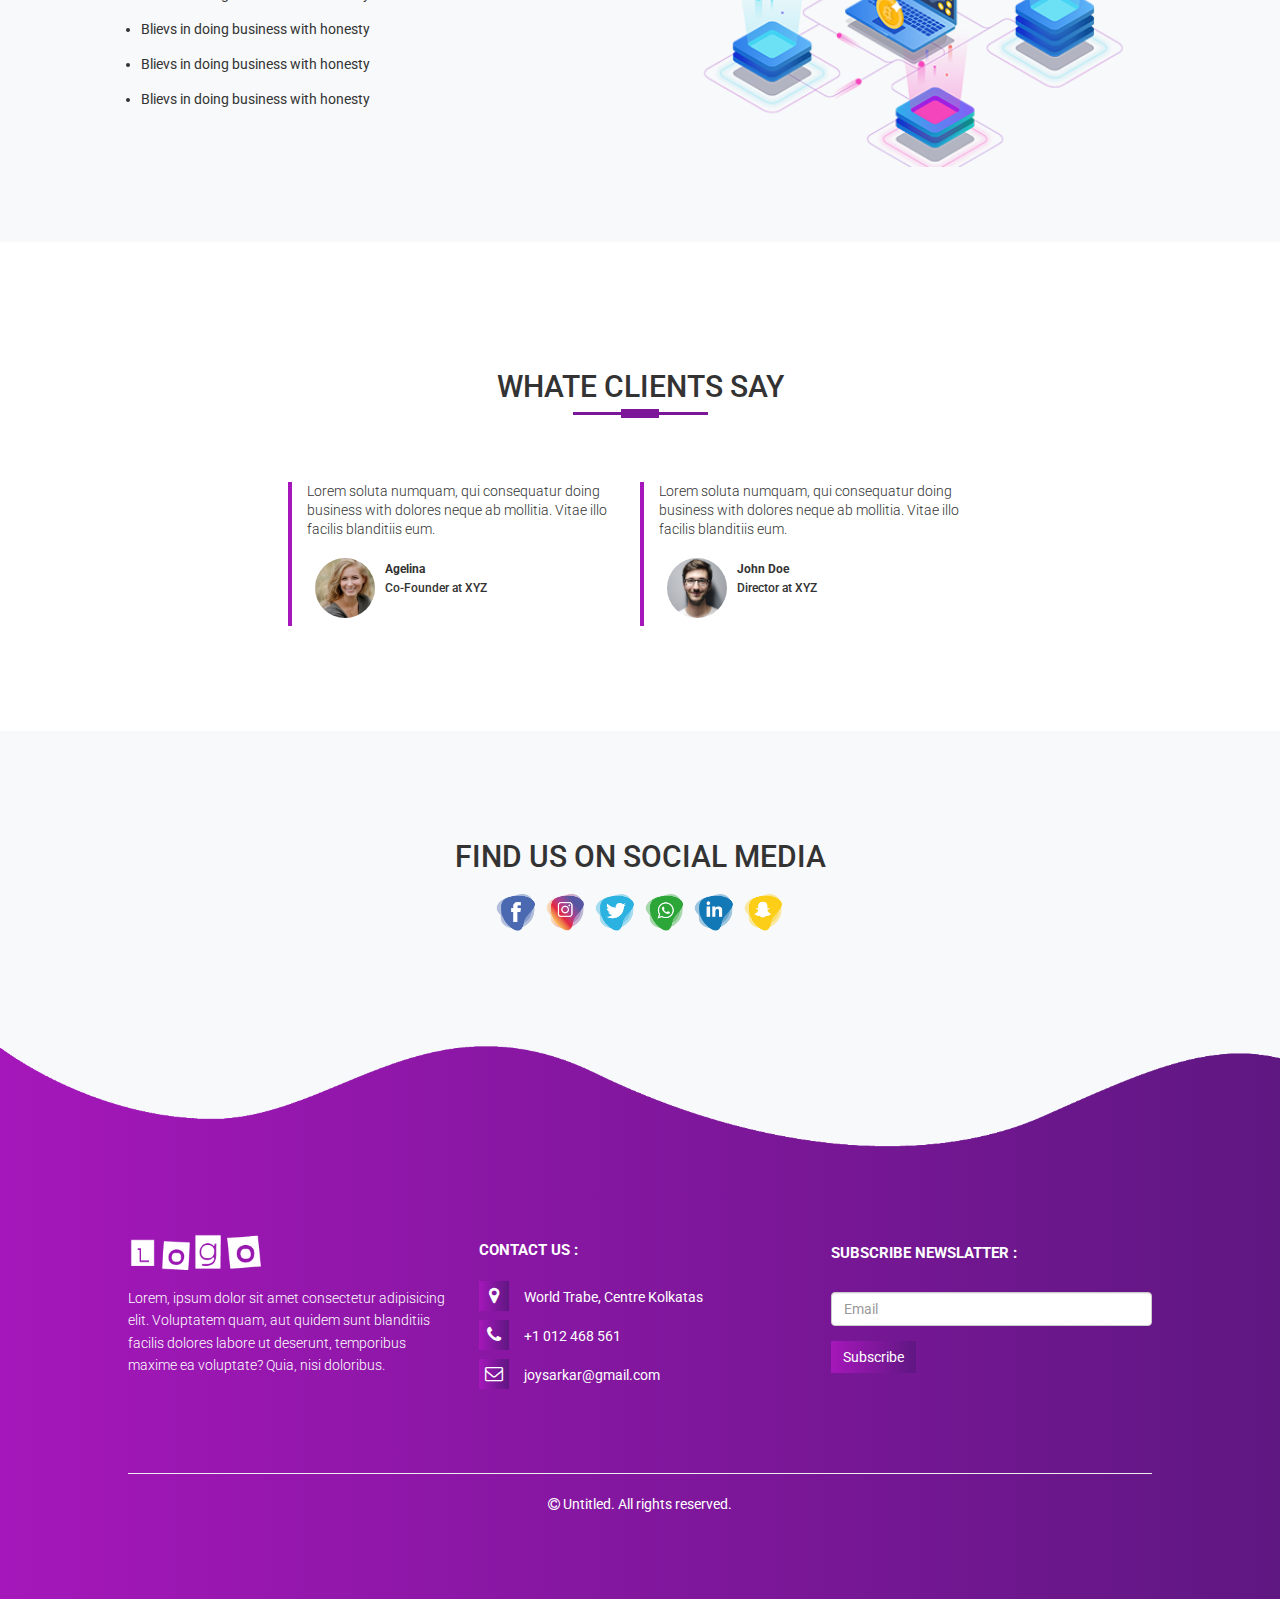
==== commit d94ed6bd: "Final Project" ====
--- a/index.html
+++ b/index.html
@@ -5,10 +5,10 @@
   <meta charset="utf-8">
   <meta http-equiv="X-UA-Compatible" content="IE=edge">
   <meta name="viewport" content="width=device-width, initial-scale=1">
-  <title>Hielo</title>
+  <title>Bootstrap Gried System</title>
 
   <link
-    href="https://fonts.googleapis.com/css2?family=Poppins:ital,wght@0,100;0,200;0,300;0,400;0,500;0,600;0,700;0,800;0,900;1,100;1,200;1,300;1,400;1,500;1,600;1,700;1,800;1,900&display=swap"
+    href="https://fonts.googleapis.com/css2?family=Roboto:ital,wght@0,100;0,300;0,400;0,500;0,700;0,900;1,100;1,300;1,400;1,500;1,700;1,900&display=swap"
     rel="stylesheet">
   <link rel="stylesheet" href="https://cdnjs.cloudflare.com/ajax/libs/font-awesome/4.7.0/css/font-awesome.min.css">
 
@@ -18,170 +18,192 @@
 
 <body>
 
-  <!--header Section start-->
-
-  <!--navigation start-->
+  <!--  header start-->
 
   <div class="container-fluid my-container">
     <nav class="navbar navbar-default" id="my-navigation">
       <div class="navbar-header">
-        <div class="navbar-toggle" data-toggle="collapse" data-target="#mynavbar">
-          <div class="icon-bar-left">
-            <span class="icon-bar"></span>
-            <span class="icon-bar"></span>
-            <span class="icon-bar"></span>
+        <button type="button" class="navbar-toggle" data-toggle="collapse" data-target="#mynavbar">
+          <span class="glyphicon glyphicon-menu-hamburger"></span>
+        </button>
+        <a href="#" class="navbar-brand"><img src="img/demo-logo.png" alt=""></a>
+      </div>
+
+      <div class="collapse navbar-collapse" id="mynavbar">
+        <ul class="nav navbar-nav navbar-right">
+          <li><a href="#">Home</a></li>
+          <li><a href="#">SERVICES</a></li>
+          <li><a href="#">ABOUT AS</a></li>
+          <li><a href="#">TESTIMONIALS</a></li>
+          <li><a href="#">CONTACT</a></li>
+        </ul>
+      </div>
+    </nav>
+
+    <!--  header end  -->
+
+    <!--  banner start  -->
+
+    <div class="banner">
+      <div class="row">
+        <div class="col-md-6">
+          <div class="box-left">
+            <h1>BEST DIGITAL AGENCY</h1>
+            <P>Lorem ipsum dolor sit amet consectetur, adipisicing elit. Nam atque blanditiis itaque vero adipisci
+              quisquam cumque vitae consectetur, adipisicing elit. ab possimus.</P>
+            <a href="#"><img src="img/play.png" alt=""> <span>Watch tutorials</span></a>
           </div>
-
-          <span class="icon-right">Menu</span>
-        </div>
-
-        <a href="#" class="navbar-brand">Hielo <span>by TEMPLATED</span></a>
-      </div>
-
-      <div class="collapse my-collapse" id="mynavbar">
-        <ul class="nav-navbar-nav navbar-right">
-          <li><a href="#">Home</a></li>
-          <li><a href="#">About us</a></li>
-          <li><a href="#">Services</a></li>
-          <li><a href="#">contack</a></li>
-        </ul>
-      </div>
-    </nav>
-
-    <!--navigation start End-->
-
-    <!--Background Carousel image start-->
-
-    <div id="carousel-example-generic" class="carousel slide" data-ride="carousel">
-      <ol class="carousel-indicators">
-        <li data-target="#carousel-example-generic" data-slide-to="0" class="active"></li>
-        <li data-target="#carousel-example-generic" data-slide-to="1"></li>
-        <li data-target="#carousel-example-generic" data-slide-to="2"></li>
-        <li data-target="#carousel-example-generic" data-slide-to="3"></li>
-        <li data-target="#carousel-example-generic" data-slide-to="4"></li>
-      </ol>
-
-      <div class="carousel-inner" role="listbox">
-        <div class="item active">
-
-        </div>
-        <div class="item item-1">
-
-        </div>
-
-        <div class="item item-2">
-
-        </div>
-
-        <div class="item item-3">
-
-        </div>
-
-        <div class="item item-4">
-
-        </div>
-      </div>
-    </div>
-
-    <!--Background Carousel image End-->
-
-    <!--Banner start-->
-    <div class="banner-text">
-      <p>A FREE RASPONSIVE WEB SITE TEMPLATE BY <span>TEMPLATED</span></p>
+        </div>
+
+        <div class="col-md-6">
+          <div class="box-right">
+            <img src="img/home2.png" alt="">
+          </div>
+        </div>
+      </div>
+    </div>
+
+    <!--  banner end  -->
+
+    <img src="img/wave1.png" class="bottom-img" alt="">
+  </div>
+
+  <!--  SERVICES section start   -->
+
+  <div class="container three-section text-center">
+    <h1 class="title">WHAT WE DO</h1>
+    <div class="row ">
+      <div class="col-md-4 box-one">
+        <img src="img/service1.png" alt="">
+        <h4>Growth Marketing</h4>
+        <p>Lorem ipsum dolor sit amet consectetur, adipisicing elit. Nam atque blanditiis itaque vero adipisci quisquam
+          ab possimus.</p>
+      </div>
+
+      <div class="col-md-4 box-one">
+        <img src="img/service2.png" alt="">
+        <h4>Online Branding</h4>
+        <p>Lorem ipsum dolor sit amet consectetur, adipisicing elit. Nam atque blanditiis itaque vero adipisci quisquam
+          ab possimus.</p>
+      </div>
+
+      <div class="col-md-4 box-one">
+        <img src="img/service3.png" alt="">
+        <h4>Animated Ads</h4>
+        <p>Lorem ipsum dolor sit amet consectetur, adipisicing elit. Nam atque blanditiis itaque vero adipisci quisquam
+          ab possimus.</p>
+      </div>
+    </div>
+    <button type="button" class="more">ALL Services</button>
+  </div>
+
+  <!--  SERVICES section end  -->
+
+  <!--    About us section start-->
+
+  <div class="full-width">
+    <div class="container about-us">
+      <h1 class="title text-center">WHY CHOOSE US ?</h1>
+      <div class="row two-section">
+        <div class="col-md-6 left">
+          <h2>Why we're different</h2>
+          <ul>
+            <li>Blievs in doing business with honesty</li>
+            <li>Blievs in doing business with honesty</li>
+            <li>Blievs in doing business with honesty</li>
+            <li>Blievs in doing business with honesty</li>
+            <li>Blievs in doing business with honesty</li>
+            <li>Blievs in doing business with honesty</li>
+            <li>Blievs in doing business with honesty</li>
+          </ul>
+        </div>
+
+        <div class="col-md-6 right">
+          <img src="img/network.png" alt="">
+        </div>
+      </div>
+    </div>
+  </div>
+
+  <!--    About us section end-->
+
+  <!--   TESTIMONIALS section start  -->
+
+  <div class="container testimonials">
+    <h2 class="title text-center">WHATE CLIENTS SAY</h2>
+    <div class="col-md-6 female">
+      <p>Lorem soluta numquam, qui consequatur doing business with dolores neque ab mollitia. Vitae illo facilis
+        blanditiis eum.</p>
+      <img src="img/user1.jpg" alt="">
+      <h6><b>Agelina</b><br>Co-Founder at XYZ</h6>
+    </div>
+
+    <div class="col-md-6 female">
+      <p>Lorem soluta numquam, qui consequatur doing business with dolores neque ab mollitia. Vitae illo facilis
+        blanditiis eum.</p>
+      <img src="img/user2.jpg" alt="">
+      <h6><b>John Doe</b><br>Director at XYZ</h6>
+    </div>
+  </div>
+
+  <!--   TESTIMONIALS section end  -->
+
+  <!--    Social Media section start   -->
+
+  <div class="background">
+    <div class="container social">
+      <p>FIND US ON SOCIAL MEDIA</p>
+      <div class="icon text-center">
+        <a href="#"><img src="img/facebook-icon.png" alt=""></a>
+        <a href="#"><img src="img/instagram-icon.png" alt=""></a>
+        <a href="#"><img src="img/twitter-icon.png" alt=""></a>
+        <a href="#"><img src="img/whatsapp-icon.png" alt=""></a>
+        <a href="#"><img src="img/linkedin-icon.png" alt=""></a>
+        <a href="#"><img src="img/snapchat-icon.png" alt=""></a>
+      </div>
+    </div>
+  </div>
+
+  <!--    Social Media section end   -->
+
+  <!--   footer section start   -->
+
+  <div class="footer">
+    <img src="img/wave2.png" alt="">
+    <div class="container contact">
+      <div class="row">
+        <div class="col-md-4 col-sm-4 one">
+          <img src="img/demo-logo.png" alt="">
+          <p>Lorem, ipsum dolor sit amet consectetur adipisicing elit. Voluptatem quam, aut quidem sunt blanditiis
+            facilis dolores labore ut deserunt, temporibus maxime ea voluptate? Quia, nisi doloribus.</p>
+        </div>
+
+        <div class="col-md-4 col-sm-4 two">
+          <h6><b>CONTACT US :</b></h6>
+          <a href=""><span class="fa fa-map-marker"></span>World Trabe, Centre Kolkatas</a><br>
+          <a href=""><span class="fa fa-phone"></span>+1 012 468 561</a><br>
+          <a href=""><span class="fa fa-envelope-o"></span>joysarkar@gmail.com</a>
+        </div>
+
+        <div class="col-md-4 col-sm-4 three">
+          <form>
+            <div class="form-group">
+              <label for="foremail">SUBSCRIBE NEWSLATTER :</label>
+              <input type="email" class="form-control" id="myemail" placeholder="Email">
+            </div>
+          </form>
+          <button type="button" class="btn btn-primary">Subscribe</button>
+        </div>
+      </div>
+
       <hr>
-      <h1>Hielo</h1>
-    </div>
-    <!--Banner End-->
-  </div>
-
-  <!-- two section start-->
-
-  <div class="container two-section">
-    <div class="row">
-      <div class="col-md-6">
-          <div class="box-left">
-            <img src="img/pic02.jpg" alt="this is a wallpaper">
-            <h6>MAECENAS SAPIEN FEUGIAT EX PURUS</h6>
-            <hr>
-            <h3>Lorem ipsum dolor</h3>
-            <p>Cras aliquot urna ut sapien tincidunt, quis malesuada elit facilisis. Vestibulum sit amet tartar velit. Nam elementum nibh a libero pharetra elementum. Maecenas feugiat ex purus, quis volutpat lacus placerat malesuada
-            </p>
-            <button class="btn btn-default" type="submit">LEARN MORE</button>
-          </div>
-      </div>
-
-      <div class="col-md-6">
-          <div class="box-right">
-            <img src="img/pic03.jpg" alt="this is a wallpaper">
-            <h6>MATTIS ELEMENTUM SAPIEN PRETIUM TELLUS</h6>
-            <hr>
-            <h3>Vestibulum sit amet</h3>
-            <p>Cras aliquot urna ut sapien tincidunt, quis malesuada elit facilisis. Vestibulum sit amet tartar velit. Nam elementum nibh a libero pharetra elementum. Maecenas feugiat ex purus, quis volutpat lacus placerat malesuada
-            </p>
-            <button class="btn btn-default" type="submit">LEARN MORE</button>
-          </div>
-      </div>
-    </div>
-  </div>
-
-  <!-- two section End-->
-
-  <!--  Full width section start  -->
-
-  <div class="container-fluid full-width">
-    <p>NAM VEL ANTE SIT AMET LIBERO SCELERISQUE FACILISIS ELEIFEND VITAE URNA</p>
-    <hr>
-    <h2>Morbi maximusjusto</h2>
-  </div>
-
-  <!--  Full width section End  -->
-
-  <!-- fore images section start-->
-
-  <div class="container fore-image-section">
-    <div class="row">
-      <div class="col-md-12 text-center">
-        <p>NAM VEL ANTE SIT AMET LIBERO SCELERISQUE FACILISIS ELEIFEND VITAE URNA</p>
-        <hr>
-        <h2>Morbi maximusjusto</h2>
-      </div>
-    </div>
-
-    <div class="row fore-image">
-      <div class="col-md-6">
-        <img src="img/pic01.jpg" alt="this is a wallpaper">
-      </div>
-
-      <div class="col-md-6">
-        <img src="img/pic02.jpg" alt="this is a wallpaper" class="left">
-      </div>
-
-      <div class="col-md-6">
-        <img src="img/pic03.jpg" alt="this is a wallpaper">
-      </div>
-
-      <div class="col-md-6">
-        <img src="img/pic04.jpg" alt="this is a wallpaper" class="left">
-      </div>
-    </div>
-  </div>
-
-  <!-- fore images section End-->
-
-  <!--  footer section start  -->
-
-  <div class="container-fluid footer text-center">
-    <a href="https://twitter.com/"><span class="fa fa-twitter"></span></a>
-     <a href="https://www.facebook.com/"><span class="fa fa-facebook"></span></a>
-    <a href="https://www.instagram.com/"><span class="fa fa-instagram"></span></a>
-    <a href="https://support.google.com/mail/answer/56256?hl=en"><span class="fa fa-envelope-o"></span></a>
-    <p><span class="fa fa-copyright"></span> Untitled. All rights reserved.<p>
-  </div>
-
-  <!--  footer section End  -->
-
-
-
+      <p class="text-center"><span class="fa fa-copyright"></span> Untitled. All rights reserved.
+      <p>
+
+    </div>
+  </div>
+
+  <!--   footer section end   -->
 
   <script src="https://ajax.googleapis.com/ajax/libs/jquery/1.12.4/jquery.min.js"></script>
   <script src="js/bootstrap.min.js"></script>
--- a/css/style.css
+++ b/css/style.css
@@ -1,288 +1,437 @@
-body{
-    font-family: 'Poppins', sans-serif;
-    background-color: #dfdfdf;
-}
-
-*{
+* {
+    padding: 0;
     margin: 0;
+    font-family: 'Roboto', sans-serif;
+    box-sizing: border-box;
+}
+
+html {
+    font-size: 15px;
+}
+
+/*  header section start  */
+
+.my-container {
+    width: 100%;
+    background-image: linear-gradient(to right, #a517ba, #5f1782);
     padding: 0;
 }
 
-/*   navigation start   */
-
-#my-navigation{
+#my-navigation {
+    position: sticky;
+    top: 0;
+    z-index: 10;
+    background-image: linear-gradient(to right, #a517ba, #5f1782);
+    border: 0;
+}
+
+#my-navigation .glyphicon {
+    color: #fff;
+}
+
+.navbar-brand img {
+    height: 2rem;
+}
+
+#my-navigation a {
+    color: #fff;
+}
+
+#my-navigation .navbar-toggle {
     background: none;
     border: 0;
-    width: 100%;
-    position: absolute;
-    top: 30px;
-    z-index: 1;
-}
-
-#my-navigation .navbar-toggle{
+}
+
+/*  header section  End  */
+
+/* banner start  */
+
+.banner {
+    width: 82%;
+    margin: 0 auto;
+    margin-top: 4rem;
+    color: #fff;
+}
+
+.banner .box-left {
+    margin-top: 7.6rem;
+}
+
+.banner .box-left a img {
+    height: 2.3rem;
+    padding-left: 1.5rem;
+    margin-right: 0.7rem;
+}
+
+.banner .box-left a span {
+    color: #fff;
+    font-weight: 300;
+    font-size: 0.9rem;
+    text-decoration: none;
+}
+
+.banner .box-left p {
+    font-size: 0.8rem;
+    margin-bottom: 1.3rem;
+    margin-top: 1.3rem;
+    line-height: 1.5rem;
+}
+
+.banner .box-right img {
+    width: 100%;
+    height: 100%;
+}
+
+.my-container .bottom-img {
+    width: 100%;
+}
+
+/* banner end  */
+
+/*    SERVICES section start   */
+
+.three-section {
+    width: 85%;
+    margin: 0 auto;
+    padding: 4rem 0;
+}
+
+.box-one {
+    padding: 3rem;
+    margin-top: 1rem;
+}
+
+.box-one h4 {
+    margin-top: 2rem;
+    font-size: 1.4rem;
+}
+
+.box-one img {
+    width: 5rem;
+}
+
+.title {
+    font-size: 2rem;
+    font-weight: 500;
+}
+
+.title::after {
+    content: "";
+    width: 2.5rem;
+    height: 0.6rem;
+    background: #7b1798;
+    margin-left: auto;
+    margin-right: auto;
     display: block;
+    transform: translatey(0.4rem);
+}
+
+.title::before {
+    content: "";
+    width: 9rem;
+    height: 0.2rem;
+    background: #7b1798;
+    margin-left: auto;
+    margin-right: auto;
+    display: block;
+    transform: translatey(3rem);
+}
+
+.more {
+    border-radius: 2rem;
+    box-shadow: none;
+    padding: 0.6rem 1.4rem;
+    background-image: linear-gradient(to right, #a517ba, #5f1782);
+    color: #fff;
     border: 0;
 }
 
-#my-navigation .navbar-toggle:hover{
-    background: none;
-    cursor: pointer;
-}
-
-#my-navigation .navbar-header{
-    float: none;
-}
-
-#my-navigation .navbar-header .navbar-brand{
-    color: #fff;
-}
-
-#my-navigation .navbar-header a span{
-    font-weight: 100;
-}
-
-#my-navigation .navbar-right{
-    float: left !important; 
-}
-
-#my-navigation .icon-bar-left{
+/*    SERVICES section end   */
+
+/*    About us section start  */
+
+.full-width {
+    background-color: #f8f9fa;
+    padding: 5rem 0;
+}
+
+.about-us {
+    width: 85%;
+    margin: 0 auto;
+}
+
+.two-section {
+    display: flex;
+    flex-wrap: wrap;
+}
+
+
+.left {
+    margin-top: 2.5rem;
+    padding-left: 3rem;
+}
+
+.left h2 {
+    font-size: 2rem;
+    font-weight: 600;
+    margin-bottom: 1rem;
+}
+
+.left ul li {
+    margin: 1rem 0;
+}
+
+.right img {
+    width: 100%;
+}
+
+/*    About us section end  */
+
+/*   testimonials section start  */
+
+.testimonials {
+    width: 55%;
+    padding: 7rem 0;
+}
+
+.female {
+    border-left: 0.3rem solid #a517ba;
     float: left;
-    
-}
-
-#my-navigation .icon-bar{
-    width: 17px;
-    background-color: #fff;
-}
-
-#my-navigation .icon-right{
-    float: right;
-    position: relative;
-    top: -3px;
-    padding-left: 10px;
-    color:#fff;
-}
-
-#my-navigation ul li{
-    list-style: none;
-}
-
-#my-navigation ul li a{
-    padding-left: 40px;
-    font-size: 25px;
-    color: #fff;
-}
-
-/*   navigation End   */
-
-/*   Background Carousel image start  */
-
-.my-container{
-  padding: 0;
-  color: #fff;
-}
-
-.carousel .item{
-  background-image: url(../img/slide01.jpg);
-  width: 100vw;
-  height: 100vh;
-  background-size: cover;
-}
-
-.carousel .item-1{
-    background-image: url(../img/slide02.jpg);
-}
-
-.carousel .item-2{
-    background-image: url(../img/slide03.jpg);
-}
-
-.carousel .item-3{
-    background-image: url(../img/slide04.jpg);
-}
-
-.carousel .item-4{
-    background-image: url(../img/slide05.jpg);
-}
-
-/*   Background Carousel image End  */
-   
-/*   Banner start   */
-
-.banner-text{
+    margin-top: 4rem;
+}
+
+.female p {
+    font-size: 0.9rem;
+    font-weight: 300;
+}
+
+.female img {
+    width: 4rem;
+    border-radius: 100%;
+    margin: 0.5rem;
+}
+
+.female h6 {
+    display: inline-block;
+    line-height: 1.3rem;
+}
+
+/*   testimonials section end  */
+
+/*   Social Media section start   */
+
+.background {
+    width: 100%;
+    background-color: #f8f9fa;
+    padding: 7rem 0;
+}
+
+.social {
+    width: 50%;
+    margin: 0 auto;
+}
+
+.social p {
+    font-size: 2rem;
+    font-weight: 500;
     text-align: center;
-    width: 40%;
-    position: absolute;
-    top: 30%;
-    left: 33%;
-}
-
-.banner-text p{
-    font-weight: 100;
-    letter-spacing: 4px;
-    font-size: 13px;
-    padding-bottom: 15px;
-}
-
-.banner-text p span{
-    font-weight: 200;
-}
-
-.banner-text hr{
-    width: 50%;
-    margin: 0 auto;
-}
-
-.banner-text h1{
-    font-size: 100px;
+}
+
+.icon {
+    width: 60%;
+    margin: 0 auto;
+}
+
+.icon img {
+    width: 3.1rem;
+    transition: 0.5s;
+}
+
+.icon a:hover img {
+    transform: translatey(-1rem);
+}
+
+/*   Social Media section end   */
+
+/*   footer section start   */
+
+.footer {
+    width: 100%;
+    background-image: linear-gradient(to right, #a517ba, #5f1782);
+}
+
+.footer img {
+    width: 100%;
+}
+
+.contact {
+    width: 80%;
+    margin: 0 auto;
+    padding: 5rem 0;
+    color: #fff;
+}
+
+.one img {
+    width: 9rem;
+}
+
+.one p {
+    margin-top: 1rem;
+    font-size: 0.9rem;
     font-weight: 300;
-}
-
-/*-  Banner End   */
-
-/*  two section start   */
-
-.two-section{
-    padding: 80px 0;
-    width: 75%;
-    margin: 0 auto;
-}
-
-.two-section img{
-    width: 100%;
-}
-
-.two-section .box-left, .two-section .box-right{
-    background-color: #fff;
-    width: 95%;
+    line-height: 1.5rem;
+}
+
+.two h6 {
+    font-size: 1rem;
+    margin-bottom: 1.5rem;
+}
+
+.two a {
+    color: #fff;
+    text-decoration: none;
+}
+
+.two .fa {
+    width: 2rem;
+    height: 2rem;
+    margin-right: 1rem;
     text-align: center;
-    margin: 0 auto;
-}
-
-.two-section .box-right{
-    margin-left: 5%;
-}
-
-
-.two-section .box-left h6, .two-section .box-right h6{
-    font-weight: 300;
-    letter-spacing: 2px;
-    font-size: 12px;
-    margin-top: 40px;
-    color: gray;
-}
-
-.two-section .box-left hr, .two-section .box-right hr{
-    width: 45%;
-    background-color: gray; 
-    height: 0.4px;
-    margin: 0 auto;
-}
-
-.two-section .box-left h3, .two-section .box-right h3{
-    margin-top: 8px;
-    font-size: 25px;
-    font-weight: 300;
-    color: black;
-    margin-bottom: 25px;
-}
-
-.two-section .box-left p, .two-section .box-right p{
-    font-size: 13px;
-    font-weight: 200;
-    text-align: left;
-    line-height: 22px;
-    color: gray;
-    padding: 0 35px;
-}
-
-.two-section .box-left .btn-default, .two-section .box-right .btn-default{
-    margin-top: 20px;
-    margin-bottom: 30px;
-    padding: 8px 22px;
-    font-size: 12px;
-}
-
-/*  two section end   */
-
-/*  Full width section start  */
-
-.full-width{
-    background-image: url(../img/bg.jpg);
-    background-size:cover;
-    background-attachment: fixed;
-    background-position: center;
-    padding: 55px 0;
-    text-align: center;
-    color: #fff;
-}
-
-.full-width p, .fore-image-section p{
-    letter-spacing: 3px;
-    font-size: 13px;
-    font-weight: 100;
-}
-
-.full-width hr, .fore-image-section hr{
-    width: 48%;
-    margin: 0 auto;
-}
-
-.full-width h2, .fore-image-section h2{
-    font-size: 24px;
-    font-weight: 300;
-    margin-top: 15px;
-}
-
-/*  Full width section End  */
-
-/*   fore images section start  */
-
-.fore-image-section{
-    width: 75%;
-    padding: 60px 0;
-}
-
-.fore-image-section h2{
-    margin-bottom: 50px;
-}
-
-.fore-image-section img{
-    width: 100%;
-    border: 7px solid #fff;
-    margin-bottom: 50px;
-}
-
-.fore-image-section .left{
-    margin-left: 5%;
-}
-
-/*   fore images section End  */
-
-/*  footer section start  */
-
-.footer{
-    background-color: black;
-    color: gray;
-    padding: 60px 0;
-}
-
-.footer a span{
-    font-size: 22px;
-    padding-left: 10px;
-    margin-bottom: 24px;
-    color: gray;
-}
-
-.footer p{
-    font-size: 12px;
-    font-weight: 300;
-}
-
-.footer p span{
-    font-size: 12px;
-}
-
-
-/*  footer section end  */
-
+    padding-top: 0.4rem;
+    font-size: 1.2rem;
+    margin-bottom: 0.6rem;
+    background-image: linear-gradient(to right, #a517ba, #5f1782);
+}
+
+.three label {
+    font-size: 1rem;
+    margin-top: 0.7rem;
+}
+
+.three .form-control {
+    margin-top: 1.5rem;
+}
+
+.three .btn-primary {
+    border: 0;
+    box-shadow: none !important;
+    border-radius: 0;
+    background-image: linear-gradient(to right, #a517ba, #5f1782);
+}
+
+hr {
+    margin-top: 5rem;
+}
+
+/*   footer section end    */
+
+@media only screen and (max-width:990px) {
+
+    .banner {
+        text-align: center;
+        margin-top: 0;
+    }
+
+    .banner .box-left a img {
+        padding-left: 0;
+    }
+
+    .about-us {
+        width: 80%;
+    }
+
+    .left {
+        padding-left: 2rem;
+    }
+
+    .left h2 {
+        font-size: 20px;
+    }
+
+    .left ul li {
+        font-size: 10px;
+    }
+
+    .title {
+        font-size: 25px;
+    }
+
+    .title::before {
+        transform: translatey(2rem);
+    }
+
+    .title::before {
+        transform: translatey(2.6rem);
+    }
+
+    .female {
+        padding: 30px;
+        border-bottom: 0.3rem solid #a517ba;
+        border-left: 0;
+    }
+
+    .social {
+        width: 100%;
+    }
+
+    .social p {
+        font-size: 1.5rem;
+    }
+
+    .icon {
+        width: 100%;
+    }
+
+    .icon img {
+        width: 2rem;
+    }
+
+    .contact {
+        width: 80%;
+        padding: 5rem 0;
+
+
+        .one{
+            text-align: left;
+        }
+
+        .two {
+            padding: 2.5rem 2rem;
+        }
+    }
+}
+
+@media only screen and (max-width:550px) {
+
+    .about-us {
+        width: 96%;
+    }
+}
+
+
+
+@media only screen and (max-width:1000px) {
+    .left {
+        width: 50%;
+        float: left;
+    }
+
+    .right {
+        width: 50%;
+        float: left;
+        margin-top: 3rem;
+    }
+
+    .icon {
+        width: 70%;
+    }
+
+    .contact {
+        text-align: center;
+    }
+
+    .two {
+        text-align: justify;
+        padding: 2rem 17rem;
+    }
+}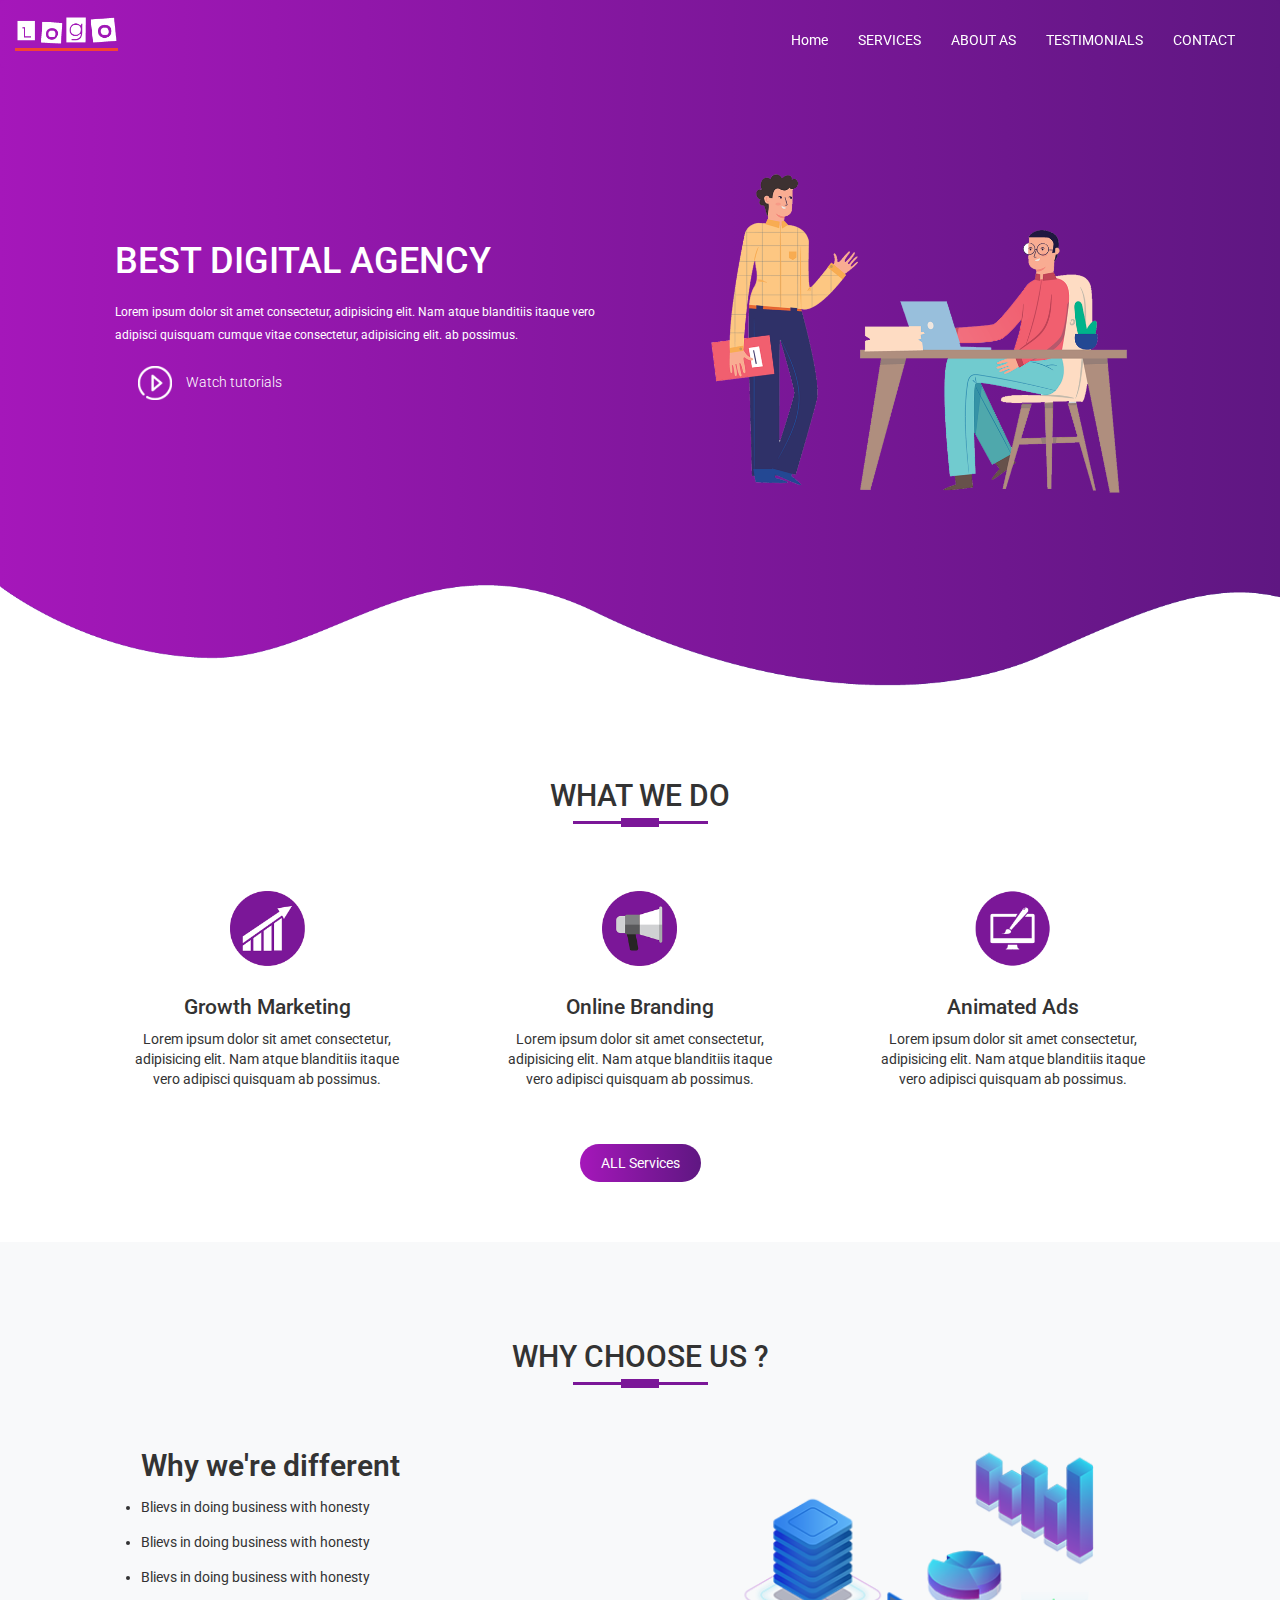
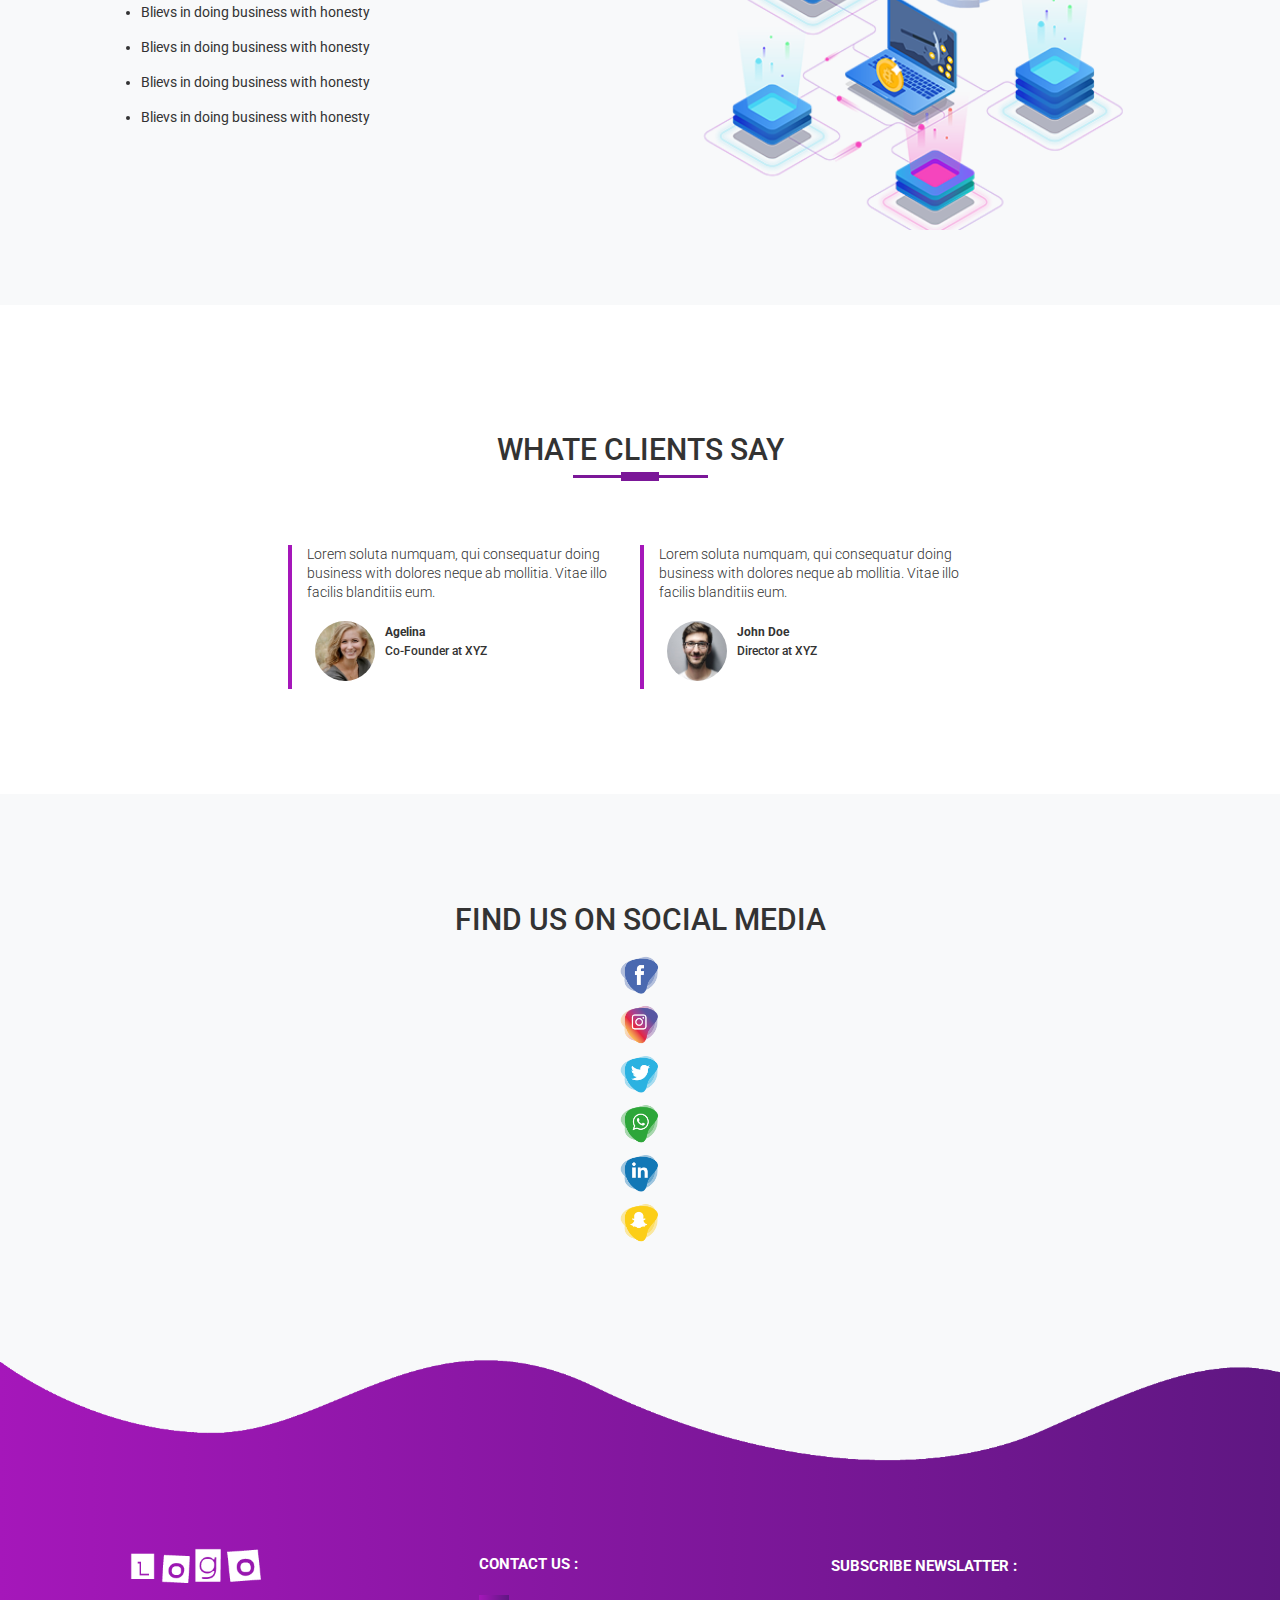
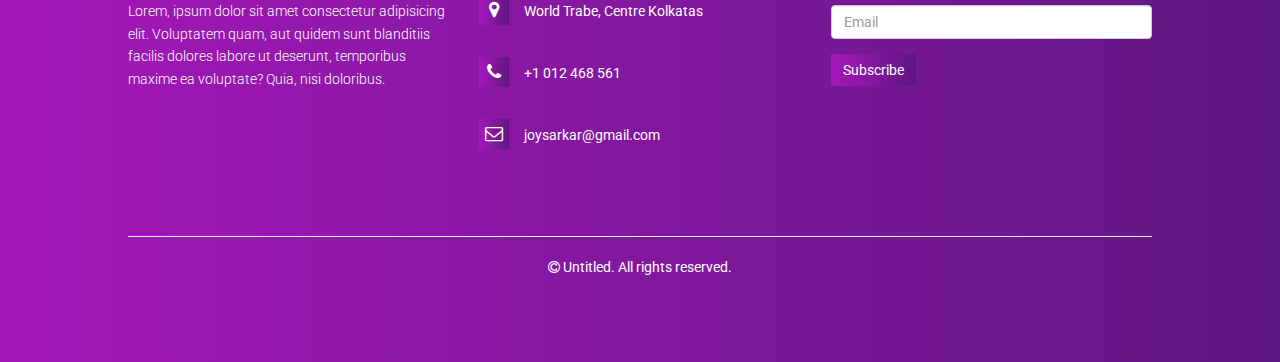
==== commit 7c0e3017: "Final Project" ====
--- a/index.html
+++ b/index.html
@@ -105,7 +105,7 @@
     <div class="container about-us">
       <h1 class="title text-center">WHY CHOOSE US ?</h1>
       <div class="row two-section">
-        <div class="col-md-6 left">
+        <div class="col-md-6 col-sm-6 col-xs-12 left">
           <h2>Why we're different</h2>
           <ul>
             <li>Blievs in doing business with honesty</li>
@@ -118,7 +118,7 @@
           </ul>
         </div>
 
-        <div class="col-md-6 right">
+        <div class="col-md-6 col-sm-6 col-xs-12  right">
           <img src="img/network.png" alt="">
         </div>
       </div>
@@ -131,14 +131,14 @@
 
   <div class="container testimonials">
     <h2 class="title text-center">WHATE CLIENTS SAY</h2>
-    <div class="col-md-6 female">
+    <div class="col-md-6 col-sm-12 female">
       <p>Lorem soluta numquam, qui consequatur doing business with dolores neque ab mollitia. Vitae illo facilis
         blanditiis eum.</p>
       <img src="img/user1.jpg" alt="">
       <h6><b>Agelina</b><br>Co-Founder at XYZ</h6>
     </div>
 
-    <div class="col-md-6 female">
+    <div class="col-md-6 col-sm-12 female">
       <p>Lorem soluta numquam, qui consequatur doing business with dolores neque ab mollitia. Vitae illo facilis
         blanditiis eum.</p>
       <img src="img/user2.jpg" alt="">
--- a/css/style.css
+++ b/css/style.css
@@ -33,9 +33,30 @@
     height: 2rem;
 }
 
+#my-navigation .navbar-nav{
+    margin-top: 1rem;
+    margin-right: 1rem;
+}
+
 #my-navigation a {
     color: #fff;
 }
+
+a::after {
+    content: "";
+    width: 0;
+    height: 0.2rem;
+    background-color: #f44336;
+    display: block;
+    margin: auto;
+    transition: 0.5s;
+}
+
+a:hover::after {
+    width: 100%;
+    margin-top: 0.2rem;
+}
+
 
 #my-navigation .navbar-toggle {
     background: none;
@@ -165,7 +186,6 @@
     flex-wrap: wrap;
 }
 
-
 .left {
     margin-top: 2.5rem;
     padding-left: 3rem;
@@ -183,6 +203,7 @@
 
 .right img {
     width: 100%;
+    padding-top: 3rem;
 }
 
 /*    About us section end  */
@@ -341,17 +362,21 @@
     }
 
     .left {
-        padding-left: 2rem;
+        padding-left: 4rem;
     }
 
     .left h2 {
-        font-size: 20px;
+        font-size: 2rem;
     }
 
     .left ul li {
-        font-size: 10px;
-    }
-
+        font-size: 1rem;
+    }
+
+    .right img {
+        padding-top: 4rem;
+    }
+    
     .title {
         font-size: 25px;
     }
@@ -387,51 +412,63 @@
     }
 
     .contact {
-        width: 80%;
+        width: 90%;
         padding: 5rem 0;
-
-
-        .one{
-            text-align: left;
-        }
-
-        .two {
-            padding: 2.5rem 2rem;
-        }
-    }
-}
-
-@media only screen and (max-width:550px) {
+    }
+
+    .one {
+        text-align: left;
+    }
+
+}
+
+@media only screen and (max-width:670px) {
+
+
+    .banner {
+        margin-top: 0;
+    }
+
+
+    .banner .box-left {
+        margin-top: 2rem;
+    }
 
     .about-us {
         width: 96%;
     }
-}
-
-
-
-@media only screen and (max-width:1000px) {
+
+    .box-one {
+        padding: 1rem;
+    }
+
+    .three-section {
+        padding: 2rem 0;
+    }
+
     .left {
-        width: 50%;
-        float: left;
-    }
-
-    .right {
-        width: 50%;
-        float: left;
-        margin-top: 3rem;
-    }
-
-    .icon {
-        width: 70%;
-    }
-
-    .contact {
-        text-align: center;
-    }
-
-    .two {
-        text-align: justify;
-        padding: 2rem 17rem;
-    }
+        padding-left: 4rem;
+    }
+
+
+    .full-width {
+        padding: 2rem 0;
+    }
+
+    .testimonials {
+        width: 80%;
+        padding: 2rem 0;
+    }
+
+    .female {
+        border: 0;
+        background-image: linear-gradient(to right, #a517ba, #5f1782);
+        margin-top: 2rem;
+        padding: 1.5rem;color: #fff;
+    }
+
+    .two{
+        margin: 3rem 0;
+    }
+
 }